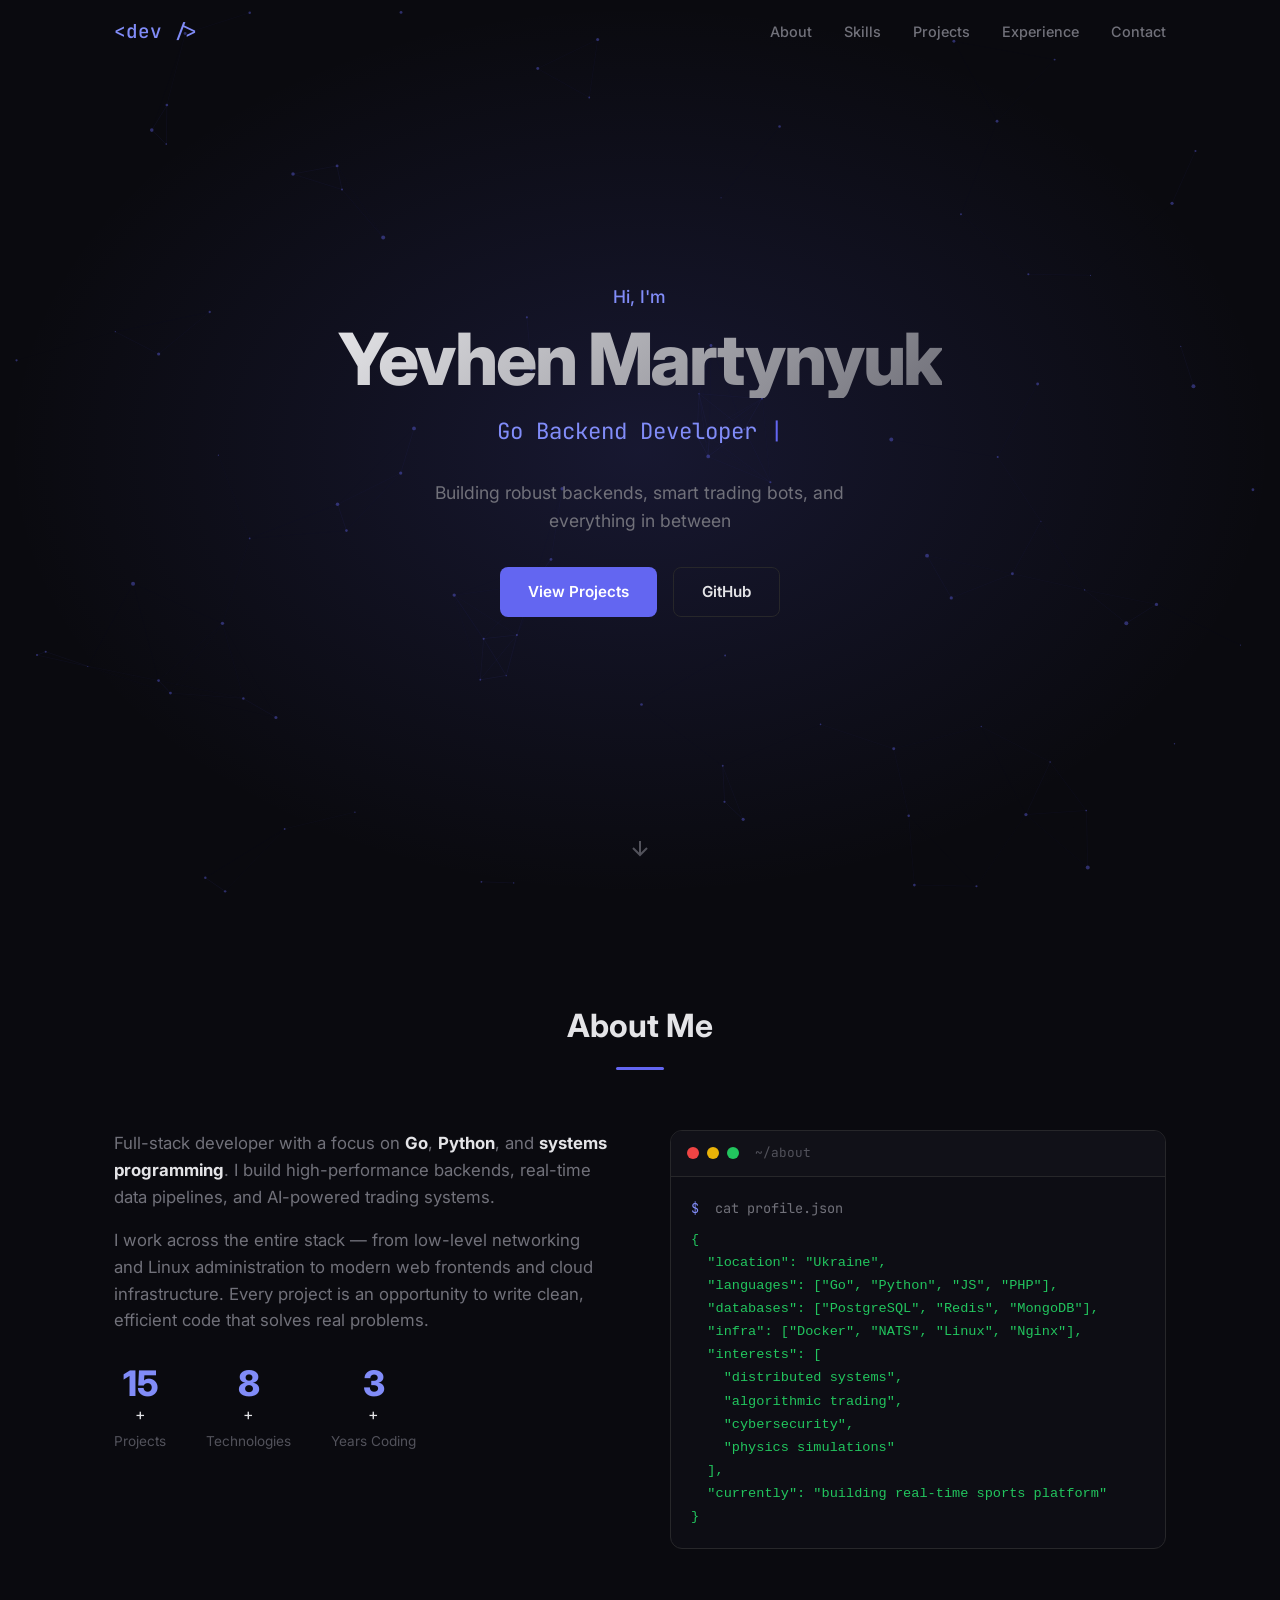
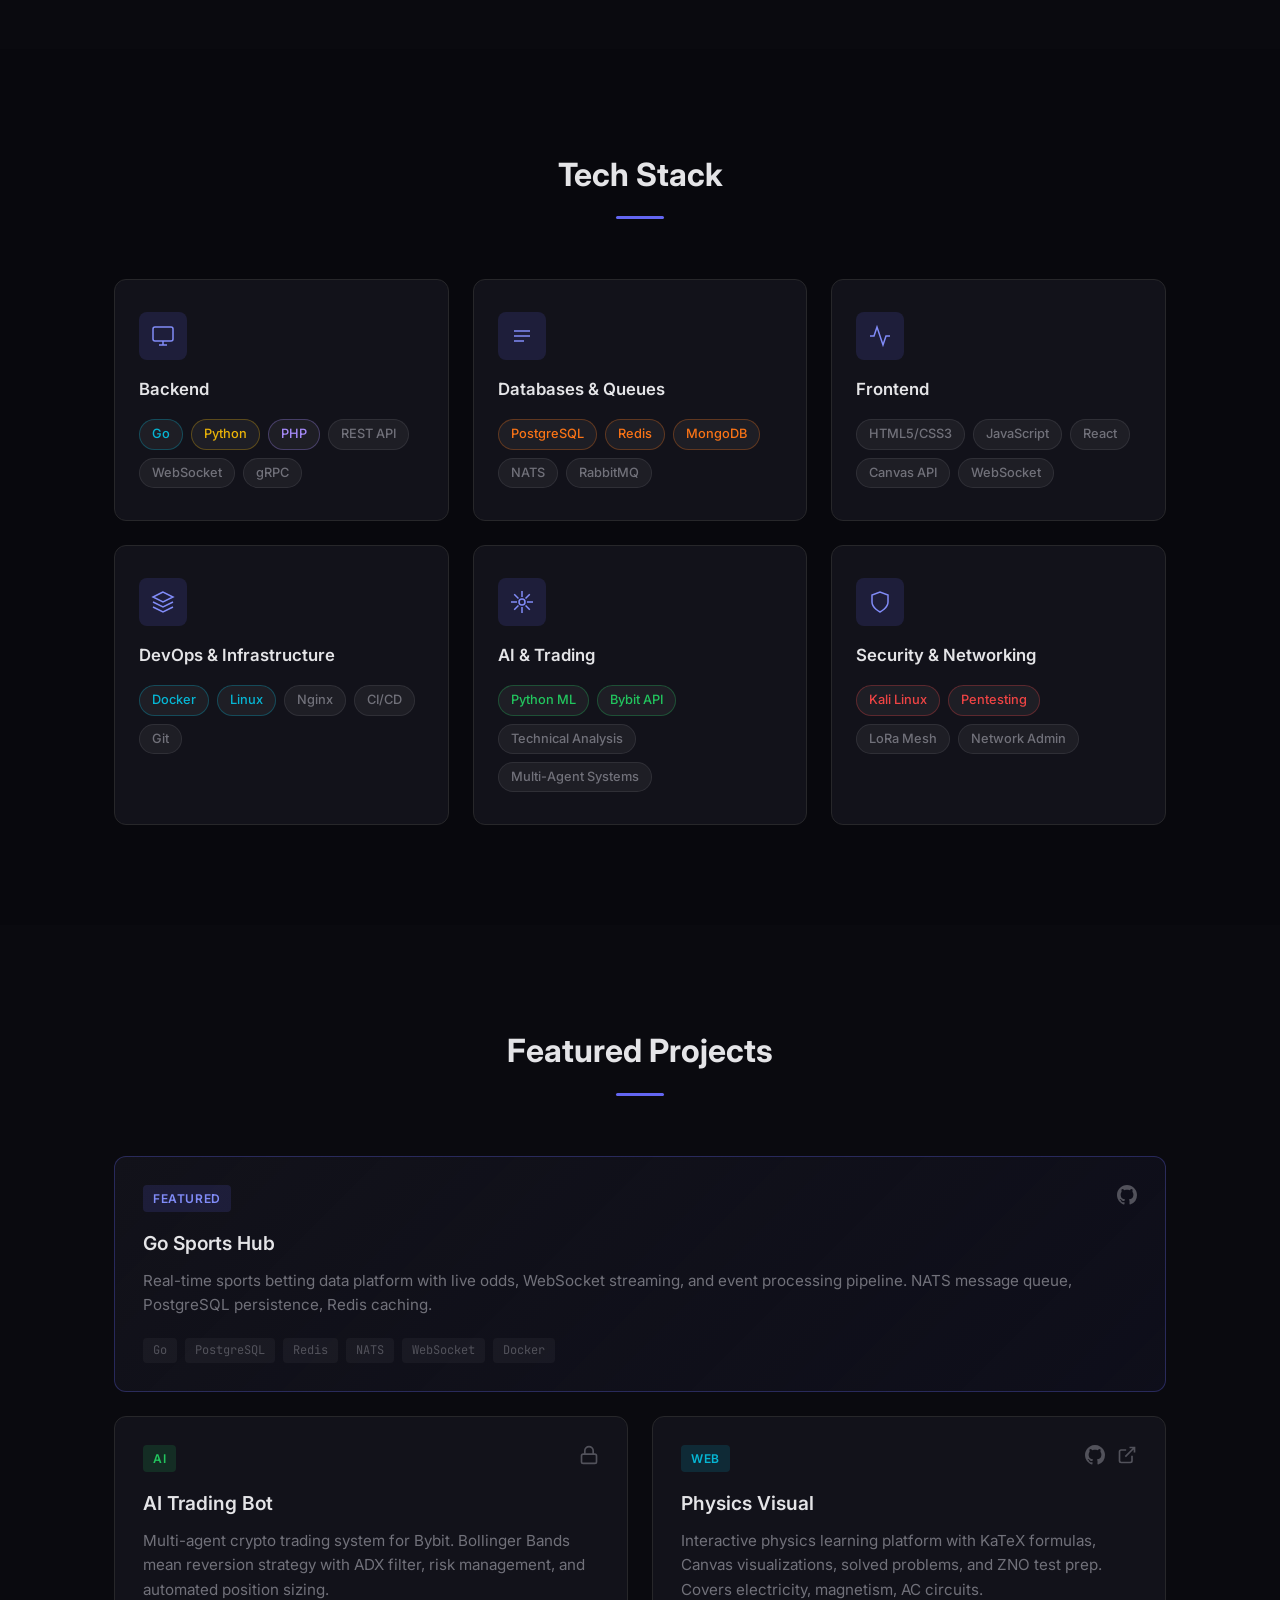
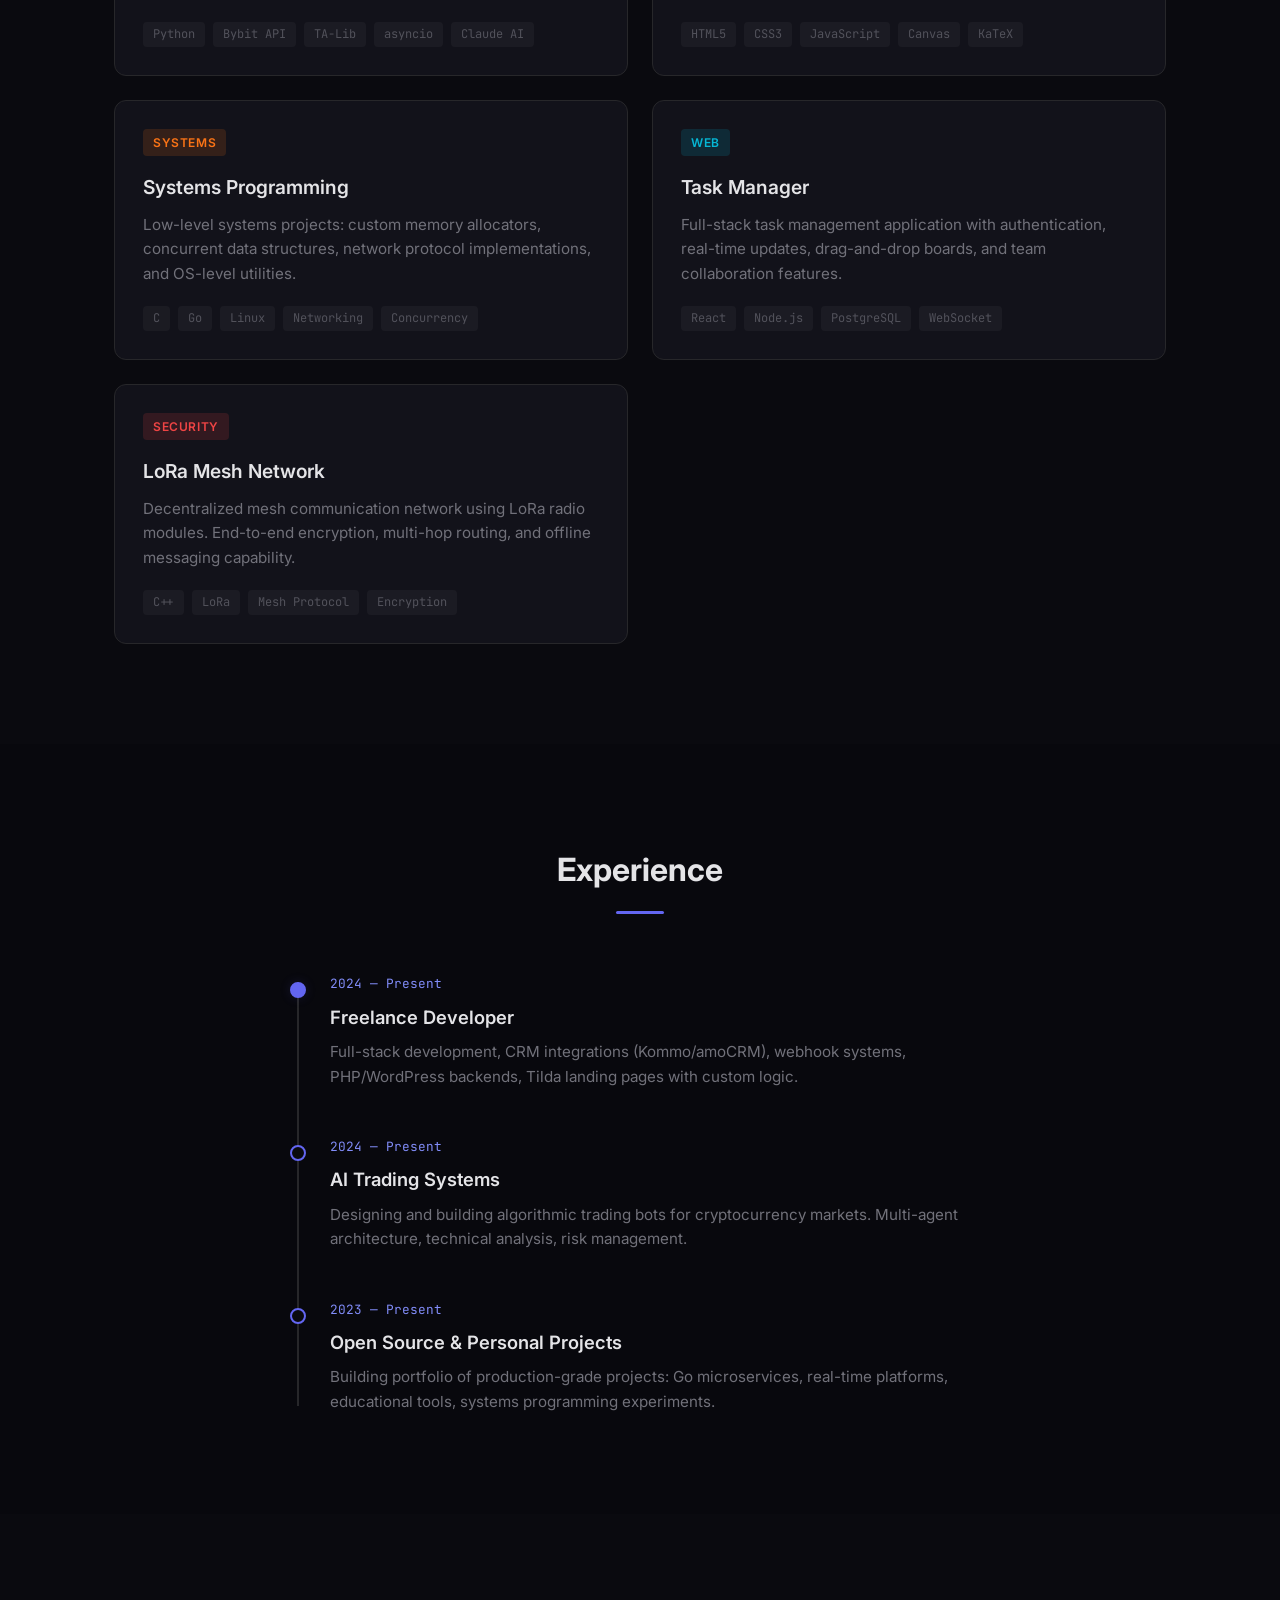
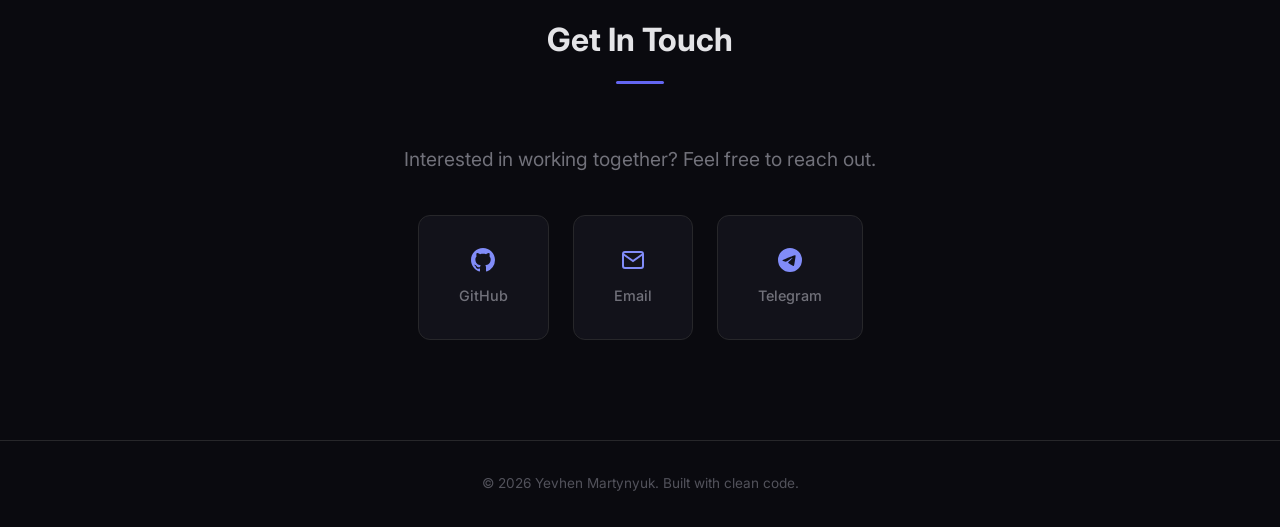
==== index.html @ 1fa577bc "Initial commit: developer portfolio with particle effects, typing animation, 6 skill categories, pro" ====
<!DOCTYPE html>
<html lang="uk">
<head>
    <meta charset="UTF-8">
    <meta name="viewport" content="width=device-width, initial-scale=1.0">
    <title>Developer Portfolio</title>
    <link rel="stylesheet" href="css/style.css">
    <link rel="preconnect" href="https://fonts.googleapis.com">
    <link href="https://fonts.googleapis.com/css2?family=Inter:wght@300;400;500;600;700;800&family=JetBrains+Mono:wght@400;500&display=swap" rel="stylesheet">
</head>
<body>
    <nav class="nav" id="nav">
        <div class="nav-container">
            <a href="#hero" class="nav-logo">&lt;dev /&gt;</a>
            <button class="nav-toggle" id="navToggle" aria-label="Menu">
                <span></span><span></span><span></span>
            </button>
            <ul class="nav-menu" id="navMenu">
                <li><a href="#about">About</a></li>
                <li><a href="#skills">Skills</a></li>
                <li><a href="#projects">Projects</a></li>
                <li><a href="#experience">Experience</a></li>
                <li><a href="#contact">Contact</a></li>
            </ul>
        </div>
    </nav>

    <section class="hero" id="hero">
        <div class="hero-bg">
            <canvas id="particleCanvas"></canvas>
        </div>
        <div class="hero-content">
            <p class="hero-greeting">Hi, I'm</p>
            <h1 class="hero-name">Yevhen Martynyuk</h1>
            <div class="hero-title">
                <span class="typing-text" id="typingText"></span>
                <span class="cursor">|</span>
            </div>
            <p class="hero-desc">Building robust backends, smart trading bots, and everything in between</p>
            <div class="hero-actions">
                <a href="#projects" class="btn btn-primary">View Projects</a>
                <a href="https://github.com/Evge14n" target="_blank" class="btn btn-outline">GitHub</a>
            </div>
        </div>
        <a href="#about" class="scroll-indicator">
            <svg width="24" height="24" viewBox="0 0 24 24" fill="none" stroke="currentColor" stroke-width="2">
                <path d="M12 5v14M5 12l7 7 7-7"/>
            </svg>
        </a>
    </section>

    <section class="section" id="about">
        <div class="container">
            <h2 class="section-title">About Me</h2>
            <div class="about-grid">
                <div class="about-text">
                    <p>Full-stack developer with a focus on <strong>Go</strong>, <strong>Python</strong>, and <strong>systems programming</strong>. I build high-performance backends, real-time data pipelines, and AI-powered trading systems.</p>
                    <p>I work across the entire stack &mdash; from low-level networking and Linux administration to modern web frontends and cloud infrastructure. Every project is an opportunity to write clean, efficient code that solves real problems.</p>
                    <div class="about-stats">
                        <div class="stat">
                            <span class="stat-num" data-target="15">0</span>+
                            <span class="stat-label">Projects</span>
                        </div>
                        <div class="stat">
                            <span class="stat-num" data-target="8">0</span>+
                            <span class="stat-label">Technologies</span>
                        </div>
                        <div class="stat">
                            <span class="stat-num" data-target="3">0</span>+
                            <span class="stat-label">Years Coding</span>
                        </div>
                    </div>
                </div>
                <div class="about-terminal">
                    <div class="terminal">
                        <div class="terminal-header">
                            <span class="terminal-dot red"></span>
                            <span class="terminal-dot yellow"></span>
                            <span class="terminal-dot green"></span>
                            <span class="terminal-title">~/about</span>
                        </div>
                        <div class="terminal-body">
                            <p><span class="t-prompt">$</span> cat profile.json</p>
                            <pre><code>{
  "location": "Ukraine",
  "languages": ["Go", "Python", "JS", "PHP"],
  "databases": ["PostgreSQL", "Redis", "MongoDB"],
  "infra": ["Docker", "NATS", "Linux", "Nginx"],
  "interests": [
    "distributed systems",
    "algorithmic trading",
    "cybersecurity",
    "physics simulations"
  ],
  "currently": "building real-time sports platform"
}</code></pre>
                        </div>
                    </div>
                </div>
            </div>
        </div>
    </section>

    <section class="section section-dark" id="skills">
        <div class="container">
            <h2 class="section-title">Tech Stack</h2>
            <div class="skills-grid">
                <div class="skill-category">
                    <div class="skill-icon">
                        <svg viewBox="0 0 24 24" fill="none" stroke="currentColor" stroke-width="1.5"><rect x="2" y="3" width="20" height="14" rx="2"/><path d="M8 21h8M12 17v4"/></svg>
                    </div>
                    <h3>Backend</h3>
                    <div class="skill-tags">
                        <span class="tag tag-go">Go</span>
                        <span class="tag tag-python">Python</span>
                        <span class="tag tag-php">PHP</span>
                        <span class="tag">REST API</span>
                        <span class="tag">WebSocket</span>
                        <span class="tag">gRPC</span>
                    </div>
                </div>
                <div class="skill-category">
                    <div class="skill-icon">
                        <svg viewBox="0 0 24 24" fill="none" stroke="currentColor" stroke-width="1.5"><path d="M4 7h16M4 12h16M4 17h10"/></svg>
                    </div>
                    <h3>Databases & Queues</h3>
                    <div class="skill-tags">
                        <span class="tag tag-db">PostgreSQL</span>
                        <span class="tag tag-db">Redis</span>
                        <span class="tag tag-db">MongoDB</span>
                        <span class="tag">NATS</span>
                        <span class="tag">RabbitMQ</span>
                    </div>
                </div>
                <div class="skill-category">
                    <div class="skill-icon">
                        <svg viewBox="0 0 24 24" fill="none" stroke="currentColor" stroke-width="1.5"><path d="M22 12h-4l-3 9L9 3l-3 9H2"/></svg>
                    </div>
                    <h3>Frontend</h3>
                    <div class="skill-tags">
                        <span class="tag">HTML5/CSS3</span>
                        <span class="tag">JavaScript</span>
                        <span class="tag">React</span>
                        <span class="tag">Canvas API</span>
                        <span class="tag">WebSocket</span>
                    </div>
                </div>
                <div class="skill-category">
                    <div class="skill-icon">
                        <svg viewBox="0 0 24 24" fill="none" stroke="currentColor" stroke-width="1.5"><path d="M12 2L2 7l10 5 10-5-10-5zM2 17l10 5 10-5M2 12l10 5 10-5"/></svg>
                    </div>
                    <h3>DevOps & Infrastructure</h3>
                    <div class="skill-tags">
                        <span class="tag tag-devops">Docker</span>
                        <span class="tag tag-devops">Linux</span>
                        <span class="tag">Nginx</span>
                        <span class="tag">CI/CD</span>
                        <span class="tag">Git</span>
                    </div>
                </div>
                <div class="skill-category">
                    <div class="skill-icon">
                        <svg viewBox="0 0 24 24" fill="none" stroke="currentColor" stroke-width="1.5"><circle cx="12" cy="12" r="3"/><path d="M12 1v6M12 17v6M4.22 4.22l4.24 4.24M15.54 15.54l4.24 4.24M1 12h6M17 12h6M4.22 19.78l4.24-4.24M15.54 8.46l4.24-4.24"/></svg>
                    </div>
                    <h3>AI & Trading</h3>
                    <div class="skill-tags">
                        <span class="tag tag-ai">Python ML</span>
                        <span class="tag tag-ai">Bybit API</span>
                        <span class="tag">Technical Analysis</span>
                        <span class="tag">Multi-Agent Systems</span>
                    </div>
                </div>
                <div class="skill-category">
                    <div class="skill-icon">
                        <svg viewBox="0 0 24 24" fill="none" stroke="currentColor" stroke-width="1.5"><path d="M12 22s8-4 8-10V5l-8-3-8 3v7c0 6 8 10 8 10z"/></svg>
                    </div>
                    <h3>Security & Networking</h3>
                    <div class="skill-tags">
                        <span class="tag tag-sec">Kali Linux</span>
                        <span class="tag tag-sec">Pentesting</span>
                        <span class="tag">LoRa Mesh</span>
                        <span class="tag">Network Admin</span>
                    </div>
                </div>
            </div>
        </div>
    </section>

    <section class="section" id="projects">
        <div class="container">
            <h2 class="section-title">Featured Projects</h2>
            <div class="projects-grid">

                <article class="project-card featured">
                    <div class="project-header">
                        <span class="project-badge">Featured</span>
                        <div class="project-links">
                            <a href="https://github.com/Evge14n/go-sports-hub" target="_blank" class="project-link" title="GitHub">
                                <svg viewBox="0 0 24 24" fill="currentColor" width="20"><path d="M12 0C5.37 0 0 5.37 0 12c0 5.31 3.435 9.795 8.205 11.385.6.105.825-.255.825-.57 0-.285-.015-1.23-.015-2.235-3.015.555-3.795-.735-4.035-1.41-.135-.345-.72-1.41-1.23-1.695-.42-.225-1.02-.78-.015-.795.945-.015 1.62.87 1.845 1.23 1.08 1.815 2.805 1.305 3.495.99.105-.78.42-1.305.765-1.605-2.67-.3-5.46-1.335-5.46-5.925 0-1.305.465-2.385 1.23-3.225-.12-.3-.54-1.53.12-3.18 0 0 1.005-.315 3.3 1.23.96-.27 1.98-.405 3-.405s2.04.135 3 .405c2.295-1.56 3.3-1.23 3.3-1.23.66 1.65.24 2.88.12 3.18.765.84 1.23 1.905 1.23 3.225 0 4.605-2.805 5.625-5.475 5.925.435.375.81 1.095.81 2.22 0 1.605-.015 2.895-.015 3.3 0 .315.225.69.825.57A12.02 12.02 0 0024 12c0-6.63-5.37-12-12-12z"/></svg>
                            </a>
                        </div>
                    </div>
                    <h3>Go Sports Hub</h3>
                    <p>Real-time sports betting data platform with live odds, WebSocket streaming, and event processing pipeline. NATS message queue, PostgreSQL persistence, Redis caching.</p>
                    <div class="project-tech">
                        <span>Go</span><span>PostgreSQL</span><span>Redis</span><span>NATS</span><span>WebSocket</span><span>Docker</span>
                    </div>
                </article>

                <article class="project-card">
                    <div class="project-header">
                        <span class="project-badge badge-ai">AI</span>
                        <div class="project-links">
                            <a href="#" class="project-link" title="Private Repo">
                                <svg viewBox="0 0 24 24" fill="none" stroke="currentColor" stroke-width="2" width="20"><rect x="3" y="11" width="18" height="11" rx="2"/><path d="M7 11V7a5 5 0 0110 0v4"/></svg>
                            </a>
                        </div>
                    </div>
                    <h3>AI Trading Bot</h3>
                    <p>Multi-agent crypto trading system for Bybit. Bollinger Bands mean reversion strategy with ADX filter, risk management, and automated position sizing.</p>
                    <div class="project-tech">
                        <span>Python</span><span>Bybit API</span><span>TA-Lib</span><span>asyncio</span><span>Claude AI</span>
                    </div>
                </article>

                <article class="project-card">
                    <div class="project-header">
                        <span class="project-badge badge-web">Web</span>
                        <div class="project-links">
                            <a href="https://github.com/Evge14n/physics-visual" target="_blank" class="project-link" title="GitHub">
                                <svg viewBox="0 0 24 24" fill="currentColor" width="20"><path d="M12 0C5.37 0 0 5.37 0 12c0 5.31 3.435 9.795 8.205 11.385.6.105.825-.255.825-.57 0-.285-.015-1.23-.015-2.235-3.015.555-3.795-.735-4.035-1.41-.135-.345-.72-1.41-1.23-1.695-.42-.225-1.02-.78-.015-.795.945-.015 1.62.87 1.845 1.23 1.08 1.815 2.805 1.305 3.495.99.105-.78.42-1.305.765-1.605-2.67-.3-5.46-1.335-5.46-5.925 0-1.305.465-2.385 1.23-3.225-.12-.3-.54-1.53.12-3.18 0 0 1.005-.315 3.3 1.23.96-.27 1.98-.405 3-.405s2.04.135 3 .405c2.295-1.56 3.3-1.23 3.3-1.23.66 1.65.24 2.88.12 3.18.765.84 1.23 1.905 1.23 3.225 0 4.605-2.805 5.625-5.475 5.925.435.375.81 1.095.81 2.22 0 1.605-.015 2.895-.015 3.3 0 .315.225.69.825.57A12.02 12.02 0 0024 12c0-6.63-5.37-12-12-12z"/></svg>
                            </a>
                            <a href="https://evge14n.github.io/physics-visual/" target="_blank" class="project-link" title="Live Demo">
                                <svg viewBox="0 0 24 24" fill="none" stroke="currentColor" stroke-width="2" width="20"><path d="M18 13v6a2 2 0 01-2 2H5a2 2 0 01-2-2V8a2 2 0 012-2h6M15 3h6v6M10 14L21 3"/></svg>
                            </a>
                        </div>
                    </div>
                    <h3>Physics Visual</h3>
                    <p>Interactive physics learning platform with KaTeX formulas, Canvas visualizations, solved problems, and ZNO test prep. Covers electricity, magnetism, AC circuits.</p>
                    <div class="project-tech">
                        <span>HTML5</span><span>CSS3</span><span>JavaScript</span><span>Canvas</span><span>KaTeX</span>
                    </div>
                </article>

                <article class="project-card">
                    <div class="project-header">
                        <span class="project-badge badge-sys">Systems</span>
                    </div>
                    <h3>Systems Programming</h3>
                    <p>Low-level systems projects: custom memory allocators, concurrent data structures, network protocol implementations, and OS-level utilities.</p>
                    <div class="project-tech">
                        <span>C</span><span>Go</span><span>Linux</span><span>Networking</span><span>Concurrency</span>
                    </div>
                </article>

                <article class="project-card">
                    <div class="project-header">
                        <span class="project-badge badge-web">Web</span>
                    </div>
                    <h3>Task Manager</h3>
                    <p>Full-stack task management application with authentication, real-time updates, drag-and-drop boards, and team collaboration features.</p>
                    <div class="project-tech">
                        <span>React</span><span>Node.js</span><span>PostgreSQL</span><span>WebSocket</span>
                    </div>
                </article>

                <article class="project-card">
                    <div class="project-header">
                        <span class="project-badge badge-sec">Security</span>
                    </div>
                    <h3>LoRa Mesh Network</h3>
                    <p>Decentralized mesh communication network using LoRa radio modules. End-to-end encryption, multi-hop routing, and offline messaging capability.</p>
                    <div class="project-tech">
                        <span>C++</span><span>LoRa</span><span>Mesh Protocol</span><span>Encryption</span>
                    </div>
                </article>

            </div>
        </div>
    </section>

    <section class="section section-dark" id="experience">
        <div class="container">
            <h2 class="section-title">Experience</h2>
            <div class="timeline">
                <div class="timeline-item">
                    <div class="timeline-marker"></div>
                    <div class="timeline-content">
                        <span class="timeline-date">2024 &mdash; Present</span>
                        <h3>Freelance Developer</h3>
                        <p>Full-stack development, CRM integrations (Kommo/amoCRM), webhook systems, PHP/WordPress backends, Tilda landing pages with custom logic.</p>
                    </div>
                </div>
                <div class="timeline-item">
                    <div class="timeline-marker"></div>
                    <div class="timeline-content">
                        <span class="timeline-date">2024 &mdash; Present</span>
                        <h3>AI Trading Systems</h3>
                        <p>Designing and building algorithmic trading bots for cryptocurrency markets. Multi-agent architecture, technical analysis, risk management.</p>
                    </div>
                </div>
                <div class="timeline-item">
                    <div class="timeline-marker"></div>
                    <div class="timeline-content">
                        <span class="timeline-date">2023 &mdash; Present</span>
                        <h3>Open Source & Personal Projects</h3>
                        <p>Building portfolio of production-grade projects: Go microservices, real-time platforms, educational tools, systems programming experiments.</p>
                    </div>
                </div>
            </div>
        </div>
    </section>

    <section class="section" id="contact">
        <div class="container">
            <h2 class="section-title">Get In Touch</h2>
            <div class="contact-content">
                <p class="contact-text">Interested in working together? Feel free to reach out.</p>
                <div class="contact-links">
                    <a href="https://github.com/Evge14n" target="_blank" class="contact-item">
                        <svg viewBox="0 0 24 24" fill="currentColor" width="24"><path d="M12 0C5.37 0 0 5.37 0 12c0 5.31 3.435 9.795 8.205 11.385.6.105.825-.255.825-.57 0-.285-.015-1.23-.015-2.235-3.015.555-3.795-.735-4.035-1.41-.135-.345-.72-1.41-1.23-1.695-.42-.225-1.02-.78-.015-.795.945-.015 1.62.87 1.845 1.23 1.08 1.815 2.805 1.305 3.495.99.105-.78.42-1.305.765-1.605-2.67-.3-5.46-1.335-5.46-5.925 0-1.305.465-2.385 1.23-3.225-.12-.3-.54-1.53.12-3.18 0 0 1.005-.315 3.3 1.23.96-.27 1.98-.405 3-.405s2.04.135 3 .405c2.295-1.56 3.3-1.23 3.3-1.23.66 1.65.24 2.88.12 3.18.765.84 1.23 1.905 1.23 3.225 0 4.605-2.805 5.625-5.475 5.925.435.375.81 1.095.81 2.22 0 1.605-.015 2.895-.015 3.3 0 .315.225.69.825.57A12.02 12.02 0 0024 12c0-6.63-5.37-12-12-12z"/></svg>
                        <span>GitHub</span>
                    </a>
                    <a href="mailto:igrikomputer@gmail.com" class="contact-item">
                        <svg viewBox="0 0 24 24" fill="none" stroke="currentColor" stroke-width="2" width="24"><path d="M4 4h16c1.1 0 2 .9 2 2v12c0 1.1-.9 2-2 2H4c-1.1 0-2-.9-2-2V6c0-1.1.9-2 2-2z"/><path d="M22 6l-10 7L2 6"/></svg>
                        <span>Email</span>
                    </a>
                    <a href="https://t.me/Evge14n" target="_blank" class="contact-item">
                        <svg viewBox="0 0 24 24" fill="currentColor" width="24"><path d="M11.944 0A12 12 0 000 12a12 12 0 0012 12 12 12 0 0012-12A12 12 0 0012 0h-.056zm4.962 7.224c.1-.002.321.023.465.14a.506.506 0 01.171.325c.016.093.036.306.02.472-.18 1.898-.962 6.502-1.36 8.627-.168.9-.499 1.201-.82 1.23-.696.065-1.225-.46-1.9-.902-1.056-.693-1.653-1.124-2.678-1.8-1.185-.78-.417-1.21.258-1.91.177-.184 3.247-2.977 3.307-3.23.007-.032.014-.15-.056-.212s-.174-.041-.249-.024c-.106.024-1.793 1.14-5.061 3.345-.48.33-.913.49-1.302.48-.428-.008-1.252-.241-1.865-.44-.752-.245-1.349-.374-1.297-.789.027-.216.325-.437.893-.663 3.498-1.524 5.83-2.529 6.998-3.014 3.332-1.386 4.025-1.627 4.476-1.635z"/></svg>
                        <span>Telegram</span>
                    </a>
                </div>
            </div>
        </div>
    </section>

    <footer class="footer">
        <div class="container">
            <p>&copy; 2026 Yevhen Martynyuk. Built with clean code.</p>
        </div>
    </footer>

    <script src="js/main.js"></script>
</body>
</html>
---- css/style.css ----
*,
*::before,
*::after {
    margin: 0;
    padding: 0;
    box-sizing: border-box;
}

:root {
    --bg: #0a0a0f;
    --bg-card: #12121a;
    --bg-card-hover: #1a1a2e;
    --bg-section-dark: #08080d;
    --text: #e4e4e7;
    --text-muted: #71717a;
    --text-dim: #52525b;
    --accent: #6366f1;
    --accent-light: #818cf8;
    --accent-glow: rgba(99, 102, 241, 0.15);
    --green: #22c55e;
    --yellow: #eab308;
    --red: #ef4444;
    --cyan: #06b6d4;
    --orange: #f97316;
    --border: #27272a;
    --radius: 12px;
    --radius-sm: 8px;
    --font: 'Inter', -apple-system, BlinkMacSystemFont, sans-serif;
    --mono: 'JetBrains Mono', 'Fira Code', monospace;
    --transition: 0.3s cubic-bezier(0.4, 0, 0.2, 1);
}

html {
    scroll-behavior: smooth;
    font-size: 16px;
}

body {
    font-family: var(--font);
    background: var(--bg);
    color: var(--text);
    line-height: 1.6;
    -webkit-font-smoothing: antialiased;
    overflow-x: hidden;
}

.container {
    max-width: 1100px;
    margin: 0 auto;
    padding: 0 24px;
}

a {
    color: inherit;
    text-decoration: none;
}

/* ── NAV ── */

.nav {
    position: fixed;
    top: 0;
    left: 0;
    right: 0;
    z-index: 100;
    padding: 16px 0;
    transition: var(--transition);
    backdrop-filter: blur(0px);
}

.nav.scrolled {
    background: rgba(10, 10, 15, 0.85);
    backdrop-filter: blur(20px);
    border-bottom: 1px solid var(--border);
    padding: 12px 0;
}

.nav-container {
    max-width: 1100px;
    margin: 0 auto;
    padding: 0 24px;
    display: flex;
    align-items: center;
    justify-content: space-between;
}

.nav-logo {
    font-family: var(--mono);
    font-size: 1.2rem;
    font-weight: 500;
    color: var(--accent-light);
    transition: var(--transition);
}

.nav-logo:hover {
    color: var(--accent);
}

.nav-menu {
    display: flex;
    list-style: none;
    gap: 32px;
}

.nav-menu a {
    font-size: 0.9rem;
    font-weight: 500;
    color: var(--text-muted);
    transition: var(--transition);
    position: relative;
}

.nav-menu a::after {
    content: '';
    position: absolute;
    bottom: -4px;
    left: 0;
    width: 0;
    height: 2px;
    background: var(--accent);
    transition: var(--transition);
}

.nav-menu a:hover,
.nav-menu a.active {
    color: var(--text);
}

.nav-menu a:hover::after,
.nav-menu a.active::after {
    width: 100%;
}

.nav-toggle {
    display: none;
    flex-direction: column;
    gap: 5px;
    background: none;
    border: none;
    cursor: pointer;
    padding: 4px;
}

.nav-toggle span {
    width: 24px;
    height: 2px;
    background: var(--text);
    transition: var(--transition);
}

/* ── HERO ── */

.hero {
    position: relative;
    min-height: 100vh;
    display: flex;
    align-items: center;
    justify-content: center;
    text-align: center;
    overflow: hidden;
}

.hero-bg {
    position: absolute;
    inset: 0;
    z-index: 0;
}

.hero-bg canvas {
    width: 100%;
    height: 100%;
}

.hero::before {
    content: '';
    position: absolute;
    inset: 0;
    background: radial-gradient(ellipse at 50% 50%, var(--accent-glow), transparent 70%);
    z-index: 1;
}

.hero-content {
    position: relative;
    z-index: 2;
    padding: 0 24px;
}

.hero-greeting {
    font-size: 1.1rem;
    color: var(--accent-light);
    font-weight: 500;
    margin-bottom: 8px;
    opacity: 0;
    transform: translateY(20px);
    animation: fadeUp 0.6s 0.2s forwards;
}

.hero-name {
    font-size: clamp(2.5rem, 6vw, 4.5rem);
    font-weight: 800;
    letter-spacing: -0.03em;
    line-height: 1.1;
    margin-bottom: 16px;
    background: linear-gradient(135deg, var(--text) 0%, var(--text-muted) 100%);
    -webkit-background-clip: text;
    -webkit-text-fill-color: transparent;
    background-clip: text;
    opacity: 0;
    transform: translateY(20px);
    animation: fadeUp 0.6s 0.4s forwards;
}

.hero-title {
    font-family: var(--mono);
    font-size: clamp(1rem, 2.5vw, 1.4rem);
    color: var(--accent-light);
    margin-bottom: 20px;
    min-height: 2em;
    opacity: 0;
    animation: fadeUp 0.6s 0.6s forwards;
}

.cursor {
    animation: blink 1s infinite;
    color: var(--accent);
}

.hero-desc {
    font-size: 1.1rem;
    color: var(--text-muted);
    max-width: 500px;
    margin: 0 auto 32px;
    opacity: 0;
    transform: translateY(20px);
    animation: fadeUp 0.6s 0.8s forwards;
}

.hero-actions {
    display: flex;
    gap: 16px;
    justify-content: center;
    opacity: 0;
    transform: translateY(20px);
    animation: fadeUp 0.6s 1s forwards;
}

.btn {
    display: inline-flex;
    align-items: center;
    gap: 8px;
    padding: 12px 28px;
    border-radius: var(--radius-sm);
    font-size: 0.95rem;
    font-weight: 600;
    transition: var(--transition);
    cursor: pointer;
    border: none;
}

.btn-primary {
    background: var(--accent);
    color: white;
}

.btn-primary:hover {
    background: var(--accent-light);
    transform: translateY(-2px);
    box-shadow: 0 8px 30px rgba(99, 102, 241, 0.3);
}

.btn-outline {
    border: 1.5px solid var(--border);
    color: var(--text);
    background: transparent;
}

.btn-outline:hover {
    border-color: var(--accent);
    color: var(--accent-light);
    transform: translateY(-2px);
}

.scroll-indicator {
    position: absolute;
    bottom: 32px;
    left: 50%;
    transform: translateX(-50%);
    z-index: 2;
    color: var(--text-dim);
    animation: bounce 2s infinite;
}

/* ── SECTIONS ── */

.section {
    padding: 100px 0;
}

.section-dark {
    background: var(--bg-section-dark);
}

.section-title {
    font-size: 2rem;
    font-weight: 700;
    margin-bottom: 60px;
    text-align: center;
    position: relative;
}

.section-title::after {
    content: '';
    display: block;
    width: 48px;
    height: 3px;
    background: var(--accent);
    margin: 16px auto 0;
    border-radius: 2px;
}

/* ── ABOUT ── */

.about-grid {
    display: grid;
    grid-template-columns: 1fr 1fr;
    gap: 60px;
    align-items: start;
}

.about-text p {
    color: var(--text-muted);
    margin-bottom: 16px;
    font-size: 1.05rem;
}

.about-text strong {
    color: var(--text);
}

.about-stats {
    display: flex;
    gap: 40px;
    margin-top: 32px;
}

.stat {
    text-align: center;
}

.stat-num {
    display: block;
    font-size: 2.2rem;
    font-weight: 800;
    color: var(--accent-light);
    line-height: 1;
}

.stat-label {
    display: block;
    font-size: 0.85rem;
    color: var(--text-dim);
    margin-top: 4px;
}

.terminal {
    background: #0d0d14;
    border: 1px solid var(--border);
    border-radius: var(--radius);
    overflow: hidden;
    font-family: var(--mono);
    font-size: 0.85rem;
}

.terminal-header {
    display: flex;
    align-items: center;
    gap: 8px;
    padding: 12px 16px;
    background: #111118;
    border-bottom: 1px solid var(--border);
}

.terminal-dot {
    width: 12px;
    height: 12px;
    border-radius: 50%;
}

.terminal-dot.red { background: var(--red); }
.terminal-dot.yellow { background: var(--yellow); }
.terminal-dot.green { background: var(--green); }

.terminal-title {
    margin-left: 8px;
    color: var(--text-dim);
    font-size: 0.8rem;
}

.terminal-body {
    padding: 20px;
    line-height: 1.7;
    color: var(--text-muted);
}

.terminal-body pre {
    margin-top: 8px;
}

.terminal-body code {
    color: var(--green);
}

.t-prompt {
    color: var(--accent-light);
    margin-right: 8px;
}

/* ── SKILLS ── */

.skills-grid {
    display: grid;
    grid-template-columns: repeat(3, 1fr);
    gap: 24px;
}

.skill-category {
    background: var(--bg-card);
    border: 1px solid var(--border);
    border-radius: var(--radius);
    padding: 32px 24px;
    transition: var(--transition);
}

.skill-category:hover {
    border-color: var(--accent);
    transform: translateY(-4px);
    box-shadow: 0 8px 30px rgba(99, 102, 241, 0.1);
}

.skill-icon {
    width: 48px;
    height: 48px;
    display: flex;
    align-items: center;
    justify-content: center;
    background: var(--accent-glow);
    border-radius: var(--radius-sm);
    margin-bottom: 16px;
    color: var(--accent-light);
}

.skill-icon svg {
    width: 24px;
    height: 24px;
}

.skill-category h3 {
    font-size: 1.05rem;
    font-weight: 600;
    margin-bottom: 16px;
}

.skill-tags {
    display: flex;
    flex-wrap: wrap;
    gap: 8px;
}

.tag {
    padding: 4px 12px;
    border-radius: 20px;
    font-size: 0.8rem;
    font-weight: 500;
    background: rgba(255, 255, 255, 0.05);
    color: var(--text-muted);
    border: 1px solid rgba(255, 255, 255, 0.08);
}

.tag-go { color: var(--cyan); border-color: rgba(6, 182, 212, 0.3); }
.tag-python { color: var(--yellow); border-color: rgba(234, 179, 8, 0.3); }
.tag-php { color: #a78bfa; border-color: rgba(167, 139, 250, 0.3); }
.tag-db { color: var(--orange); border-color: rgba(249, 115, 22, 0.3); }
.tag-devops { color: var(--cyan); border-color: rgba(6, 182, 212, 0.3); }
.tag-ai { color: var(--green); border-color: rgba(34, 197, 94, 0.3); }
.tag-sec { color: var(--red); border-color: rgba(239, 68, 68, 0.3); }

/* ── PROJECTS ── */

.projects-grid {
    display: grid;
    grid-template-columns: repeat(2, 1fr);
    gap: 24px;
}

.project-card {
    background: var(--bg-card);
    border: 1px solid var(--border);
    border-radius: var(--radius);
    padding: 28px;
    transition: var(--transition);
    display: flex;
    flex-direction: column;
}

.project-card:hover {
    border-color: var(--accent);
    transform: translateY(-4px);
    box-shadow: 0 12px 40px rgba(99, 102, 241, 0.08);
}

.project-card.featured {
    grid-column: 1 / -1;
    background: linear-gradient(135deg, var(--bg-card) 0%, rgba(99, 102, 241, 0.05) 100%);
    border-color: rgba(99, 102, 241, 0.3);
}

.project-header {
    display: flex;
    justify-content: space-between;
    align-items: center;
    margin-bottom: 16px;
}

.project-badge {
    font-size: 0.75rem;
    font-weight: 600;
    text-transform: uppercase;
    letter-spacing: 0.05em;
    padding: 4px 10px;
    border-radius: 4px;
    background: var(--accent-glow);
    color: var(--accent-light);
}

.badge-ai { background: rgba(34, 197, 94, 0.15); color: var(--green); }
.badge-web { background: rgba(6, 182, 212, 0.15); color: var(--cyan); }
.badge-sys { background: rgba(249, 115, 22, 0.15); color: var(--orange); }
.badge-sec { background: rgba(239, 68, 68, 0.15); color: var(--red); }

.project-links {
    display: flex;
    gap: 12px;
}

.project-link {
    color: var(--text-dim);
    transition: var(--transition);
}

.project-link:hover {
    color: var(--accent-light);
}

.project-link svg {
    width: 20px;
    height: 20px;
}

.project-card h3 {
    font-size: 1.2rem;
    font-weight: 600;
    margin-bottom: 10px;
}

.project-card p {
    color: var(--text-muted);
    font-size: 0.95rem;
    flex: 1;
    margin-bottom: 20px;
}

.project-tech {
    display: flex;
    flex-wrap: wrap;
    gap: 8px;
}

.project-tech span {
    font-family: var(--mono);
    font-size: 0.75rem;
    color: var(--text-dim);
    padding: 3px 10px;
    border-radius: 4px;
    background: rgba(255, 255, 255, 0.04);
}

/* ── EXPERIENCE ── */

.timeline {
    max-width: 700px;
    margin: 0 auto;
    position: relative;
    padding-left: 40px;
}

.timeline::before {
    content: '';
    position: absolute;
    left: 7px;
    top: 8px;
    bottom: 8px;
    width: 2px;
    background: var(--border);
}

.timeline-item {
    position: relative;
    margin-bottom: 48px;
}

.timeline-item:last-child {
    margin-bottom: 0;
}

.timeline-marker {
    position: absolute;
    left: -40px;
    top: 8px;
    width: 16px;
    height: 16px;
    border-radius: 50%;
    background: var(--bg);
    border: 2px solid var(--accent);
    z-index: 1;
}

.timeline-item:first-child .timeline-marker {
    background: var(--accent);
    box-shadow: 0 0 12px var(--accent-glow);
}

.timeline-date {
    font-family: var(--mono);
    font-size: 0.8rem;
    color: var(--accent-light);
    display: block;
    margin-bottom: 8px;
}

.timeline-content h3 {
    font-size: 1.15rem;
    font-weight: 600;
    margin-bottom: 8px;
}

.timeline-content p {
    color: var(--text-muted);
    font-size: 0.95rem;
}

/* ── CONTACT ── */

.contact-content {
    text-align: center;
}

.contact-text {
    font-size: 1.2rem;
    color: var(--text-muted);
    margin-bottom: 40px;
}

.contact-links {
    display: flex;
    justify-content: center;
    gap: 24px;
}

.contact-item {
    display: flex;
    flex-direction: column;
    align-items: center;
    gap: 12px;
    padding: 32px 40px;
    background: var(--bg-card);
    border: 1px solid var(--border);
    border-radius: var(--radius);
    transition: var(--transition);
    color: var(--text-muted);
    font-size: 0.9rem;
    font-weight: 500;
}

.contact-item:hover {
    border-color: var(--accent);
    color: var(--accent-light);
    transform: translateY(-4px);
    box-shadow: 0 8px 30px rgba(99, 102, 241, 0.1);
}

.contact-item svg {
    color: var(--accent-light);
}

/* ── FOOTER ── */

.footer {
    padding: 32px 0;
    border-top: 1px solid var(--border);
    text-align: center;
    color: var(--text-dim);
    font-size: 0.85rem;
}

/* ── ANIMATIONS ── */

@keyframes fadeUp {
    to {
        opacity: 1;
        transform: translateY(0);
    }
}

@keyframes blink {
    0%, 100% { opacity: 1; }
    50% { opacity: 0; }
}

@keyframes bounce {
    0%, 100% { transform: translateX(-50%) translateY(0); }
    50% { transform: translateX(-50%) translateY(8px); }
}

.reveal {
    opacity: 0;
    transform: translateY(30px);
    transition: opacity 0.6s ease, transform 0.6s ease;
}

.reveal.visible {
    opacity: 1;
    transform: translateY(0);
}

/* ── RESPONSIVE ── */

@media (max-width: 1024px) {
    .skills-grid {
        grid-template-columns: repeat(2, 1fr);
    }
}

@media (max-width: 768px) {
    .nav-toggle {
        display: flex;
    }

    .nav-menu {
        position: fixed;
        top: 0;
        right: -100%;
        width: 280px;
        height: 100vh;
        background: var(--bg-card);
        flex-direction: column;
        padding: 80px 40px;
        gap: 24px;
        transition: var(--transition);
        border-left: 1px solid var(--border);
    }

    .nav-menu.open {
        right: 0;
    }

    .nav-menu a {
        font-size: 1.1rem;
    }

    .about-grid {
        grid-template-columns: 1fr;
        gap: 40px;
    }

    .skills-grid {
        grid-template-columns: 1fr;
    }

    .projects-grid {
        grid-template-columns: 1fr;
    }

    .project-card.featured {
        grid-column: auto;
    }

    .hero-name {
        font-size: 2.2rem;
    }

    .hero-actions {
        flex-direction: column;
        align-items: center;
    }

    .about-stats {
        gap: 24px;
    }

    .contact-links {
        flex-direction: column;
        align-items: center;
    }

    .section {
        padding: 60px 0;
    }

    .section-title {
        margin-bottom: 40px;
    }
}

@media (max-width: 480px) {
    .about-stats {
        flex-direction: column;
    }

    .timeline {
        padding-left: 30px;
    }

    .timeline-marker {
        left: -30px;
    }
}
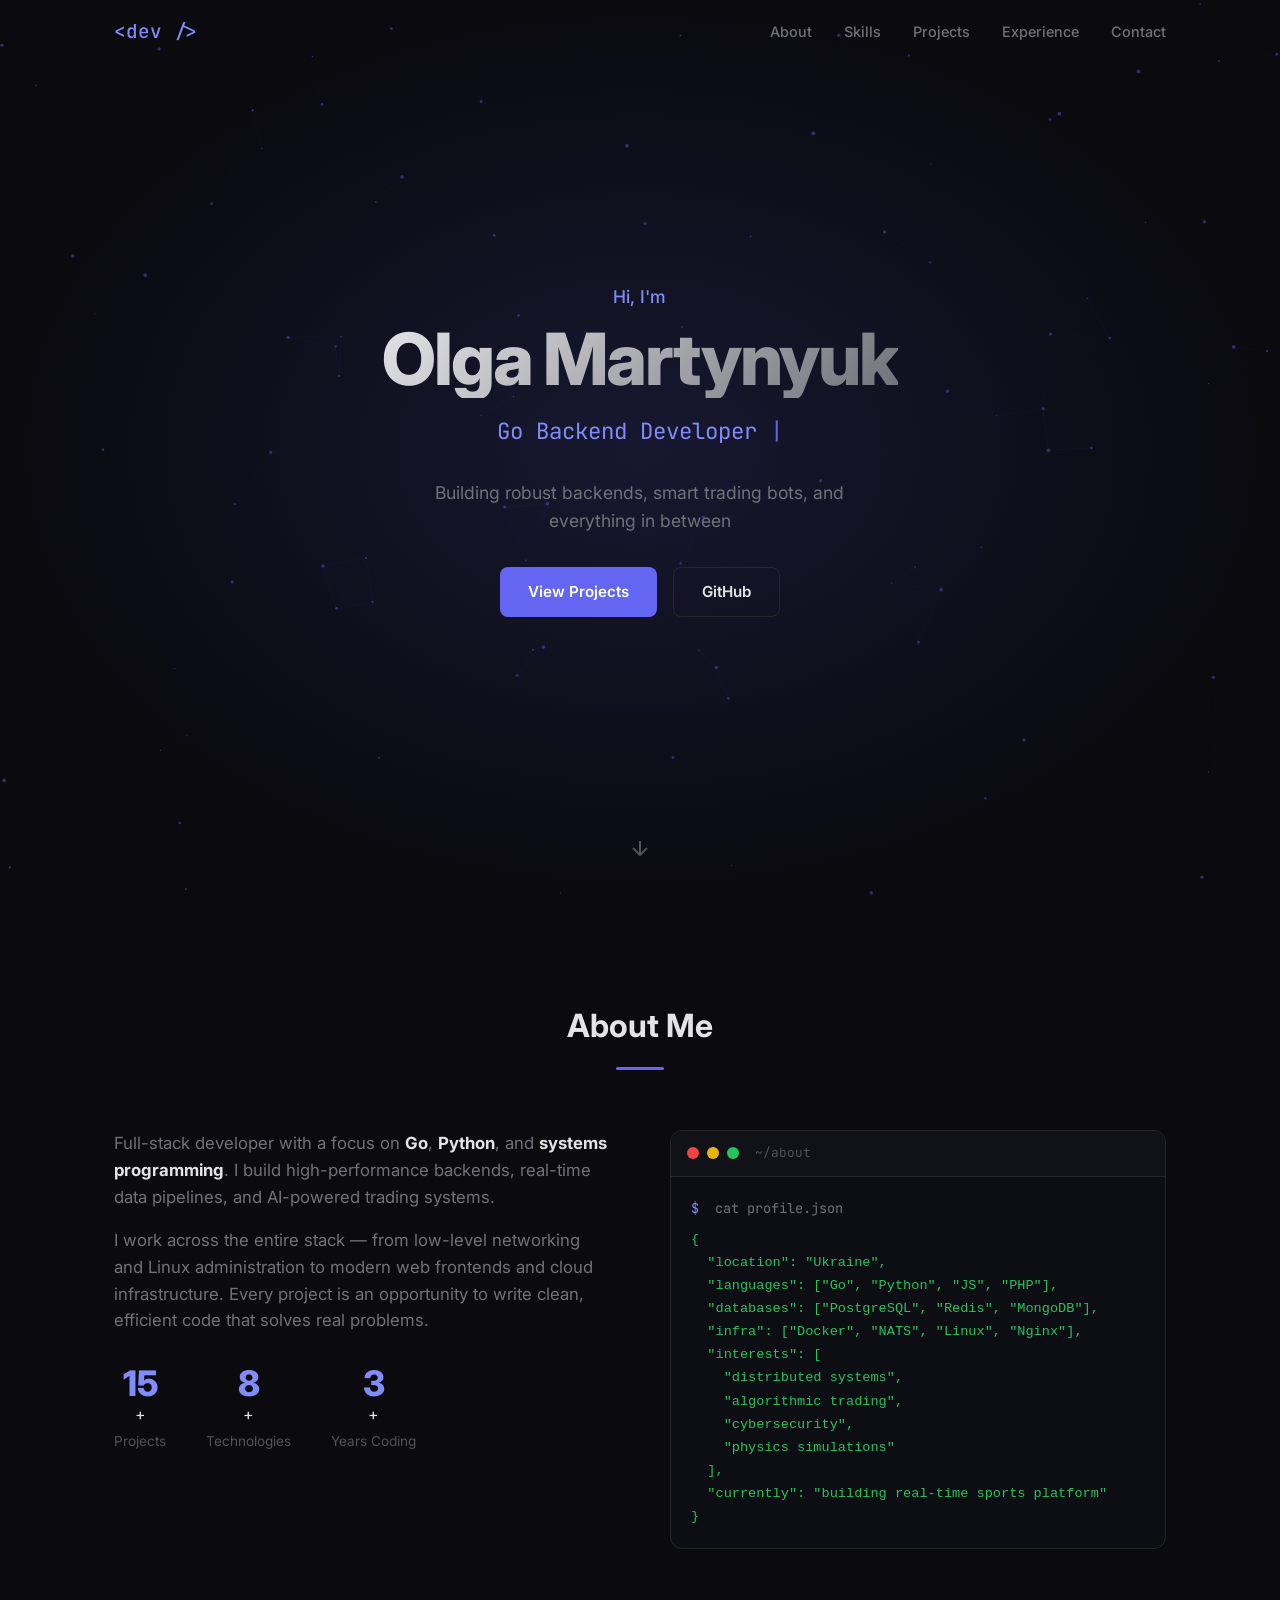
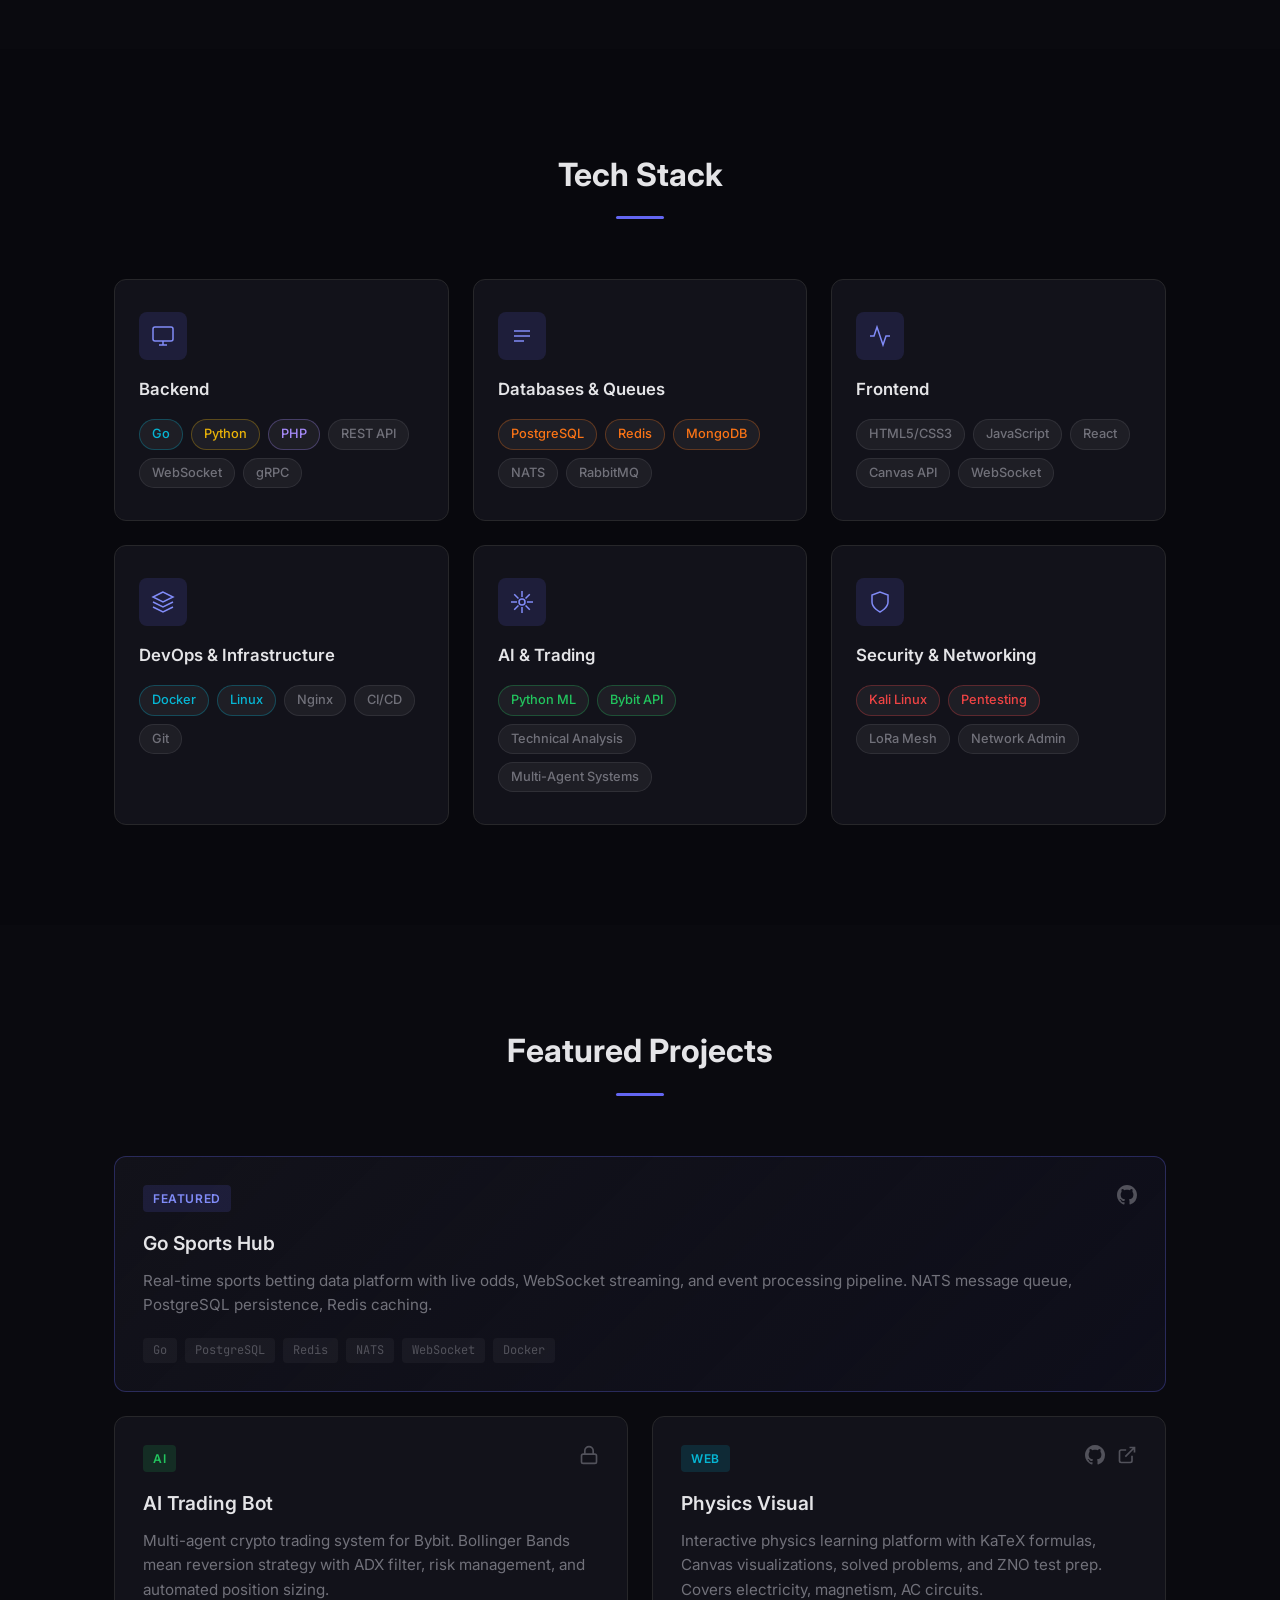
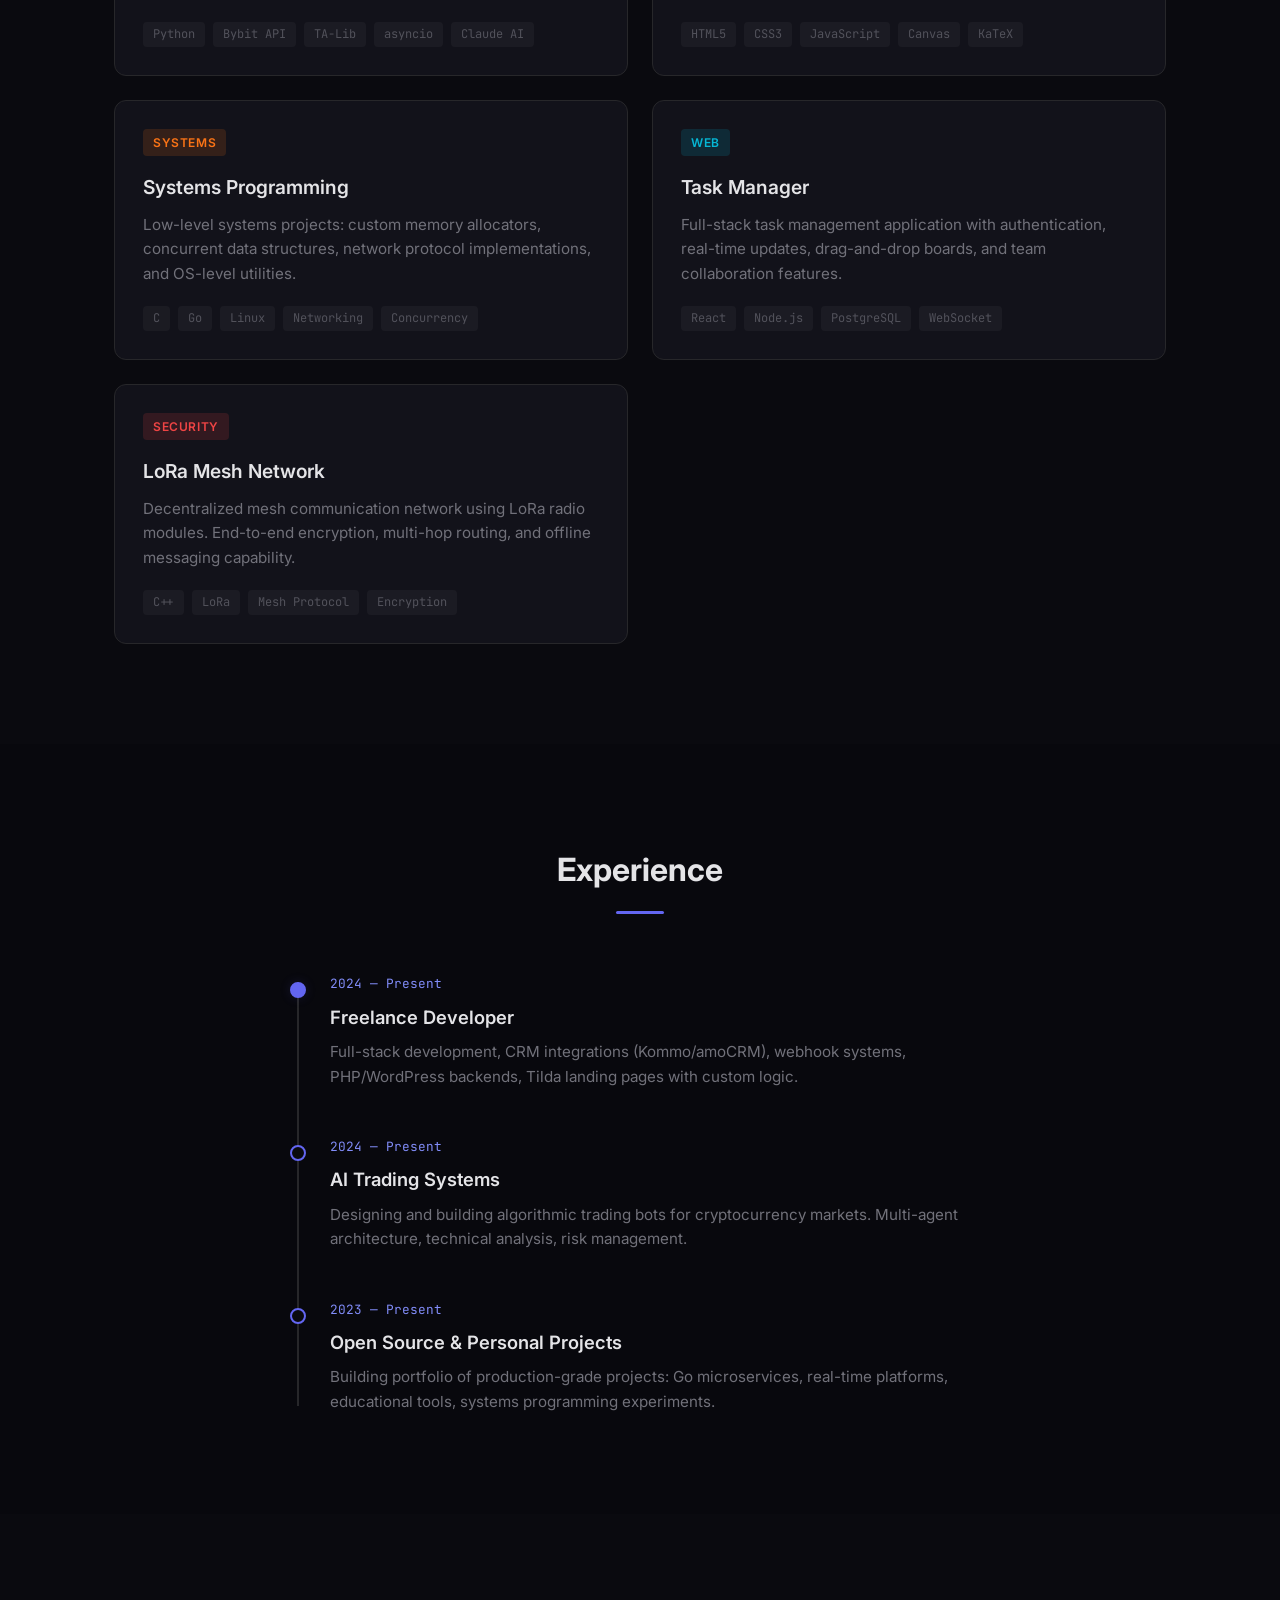
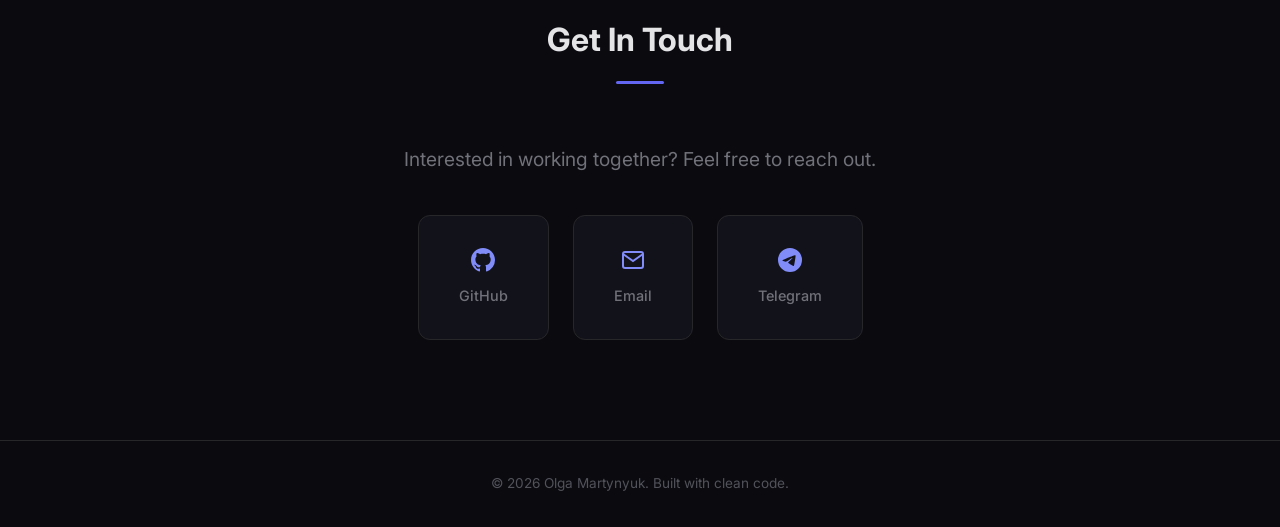
==== commit fb404044: "Initial commit: developer portfolio with particle effects, typing animation, 6 skill categories, pro" ====
--- a/index.html
+++ b/index.html
@@ -31,7 +31,7 @@
         </div>
         <div class="hero-content">
             <p class="hero-greeting">Hi, I'm</p>
-            <h1 class="hero-name">Yevhen Martynyuk</h1>
+            <h1 class="hero-name">Olga Martynyuk</h1>
             <div class="hero-title">
                 <span class="typing-text" id="typingText"></span>
                 <span class="cursor">|</span>
@@ -336,7 +336,7 @@
 
     <footer class="footer">
         <div class="container">
-            <p>&copy; 2026 Yevhen Martynyuk. Built with clean code.</p>
+            <p>&copy; 2026 Olga Martynyuk. Built with clean code.</p>
         </div>
     </footer>
 
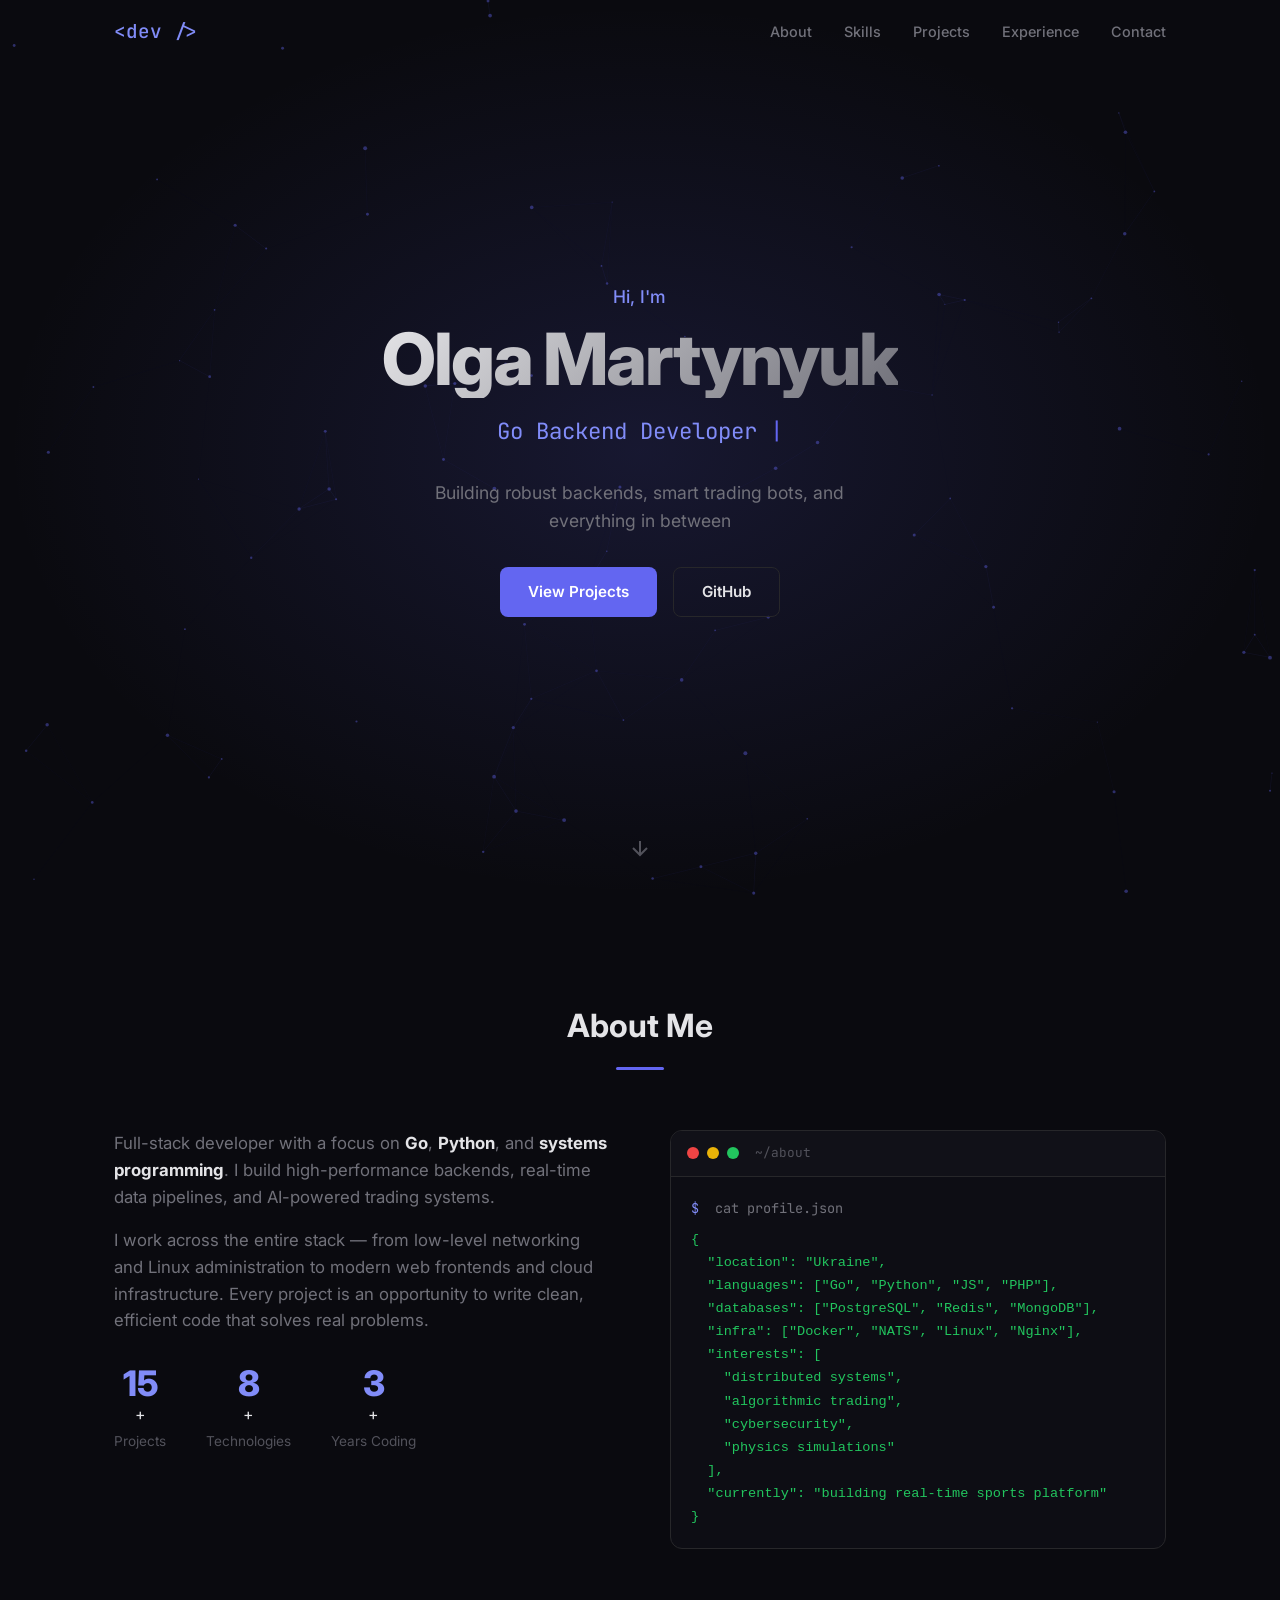
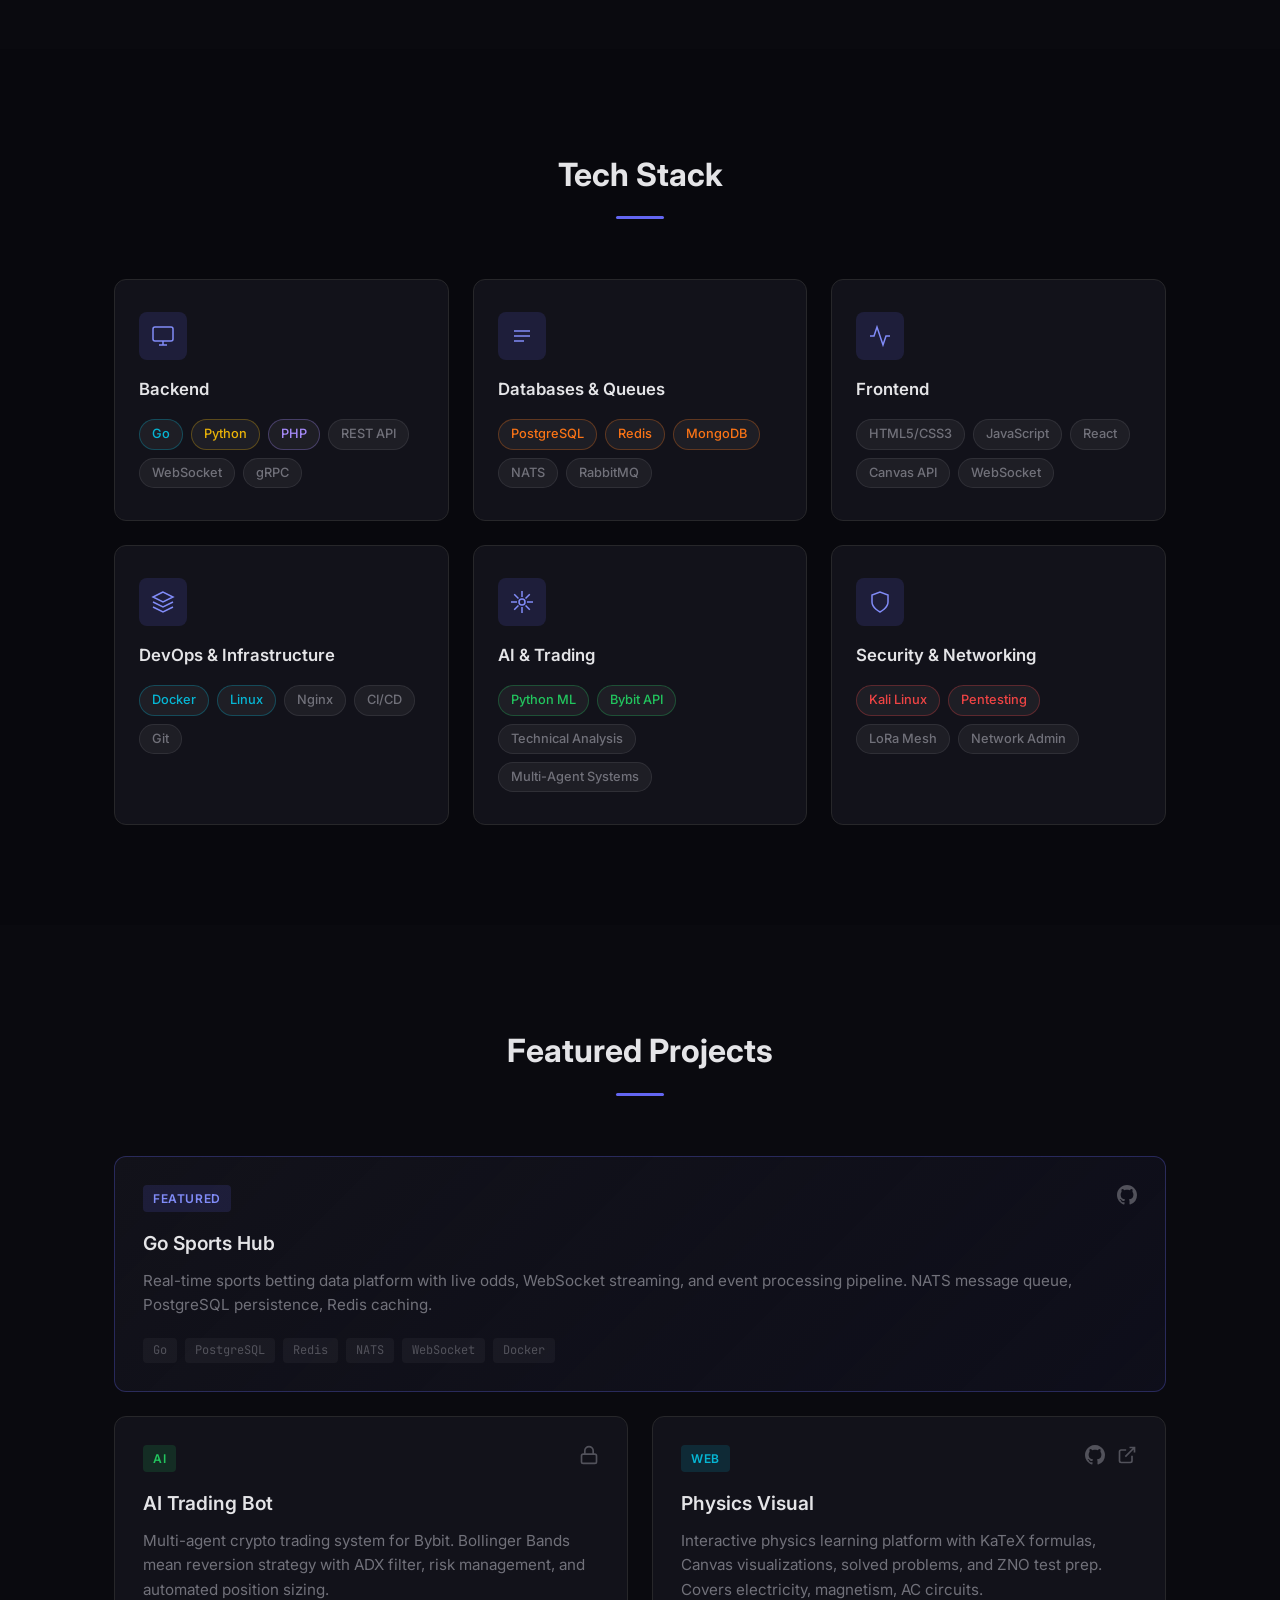
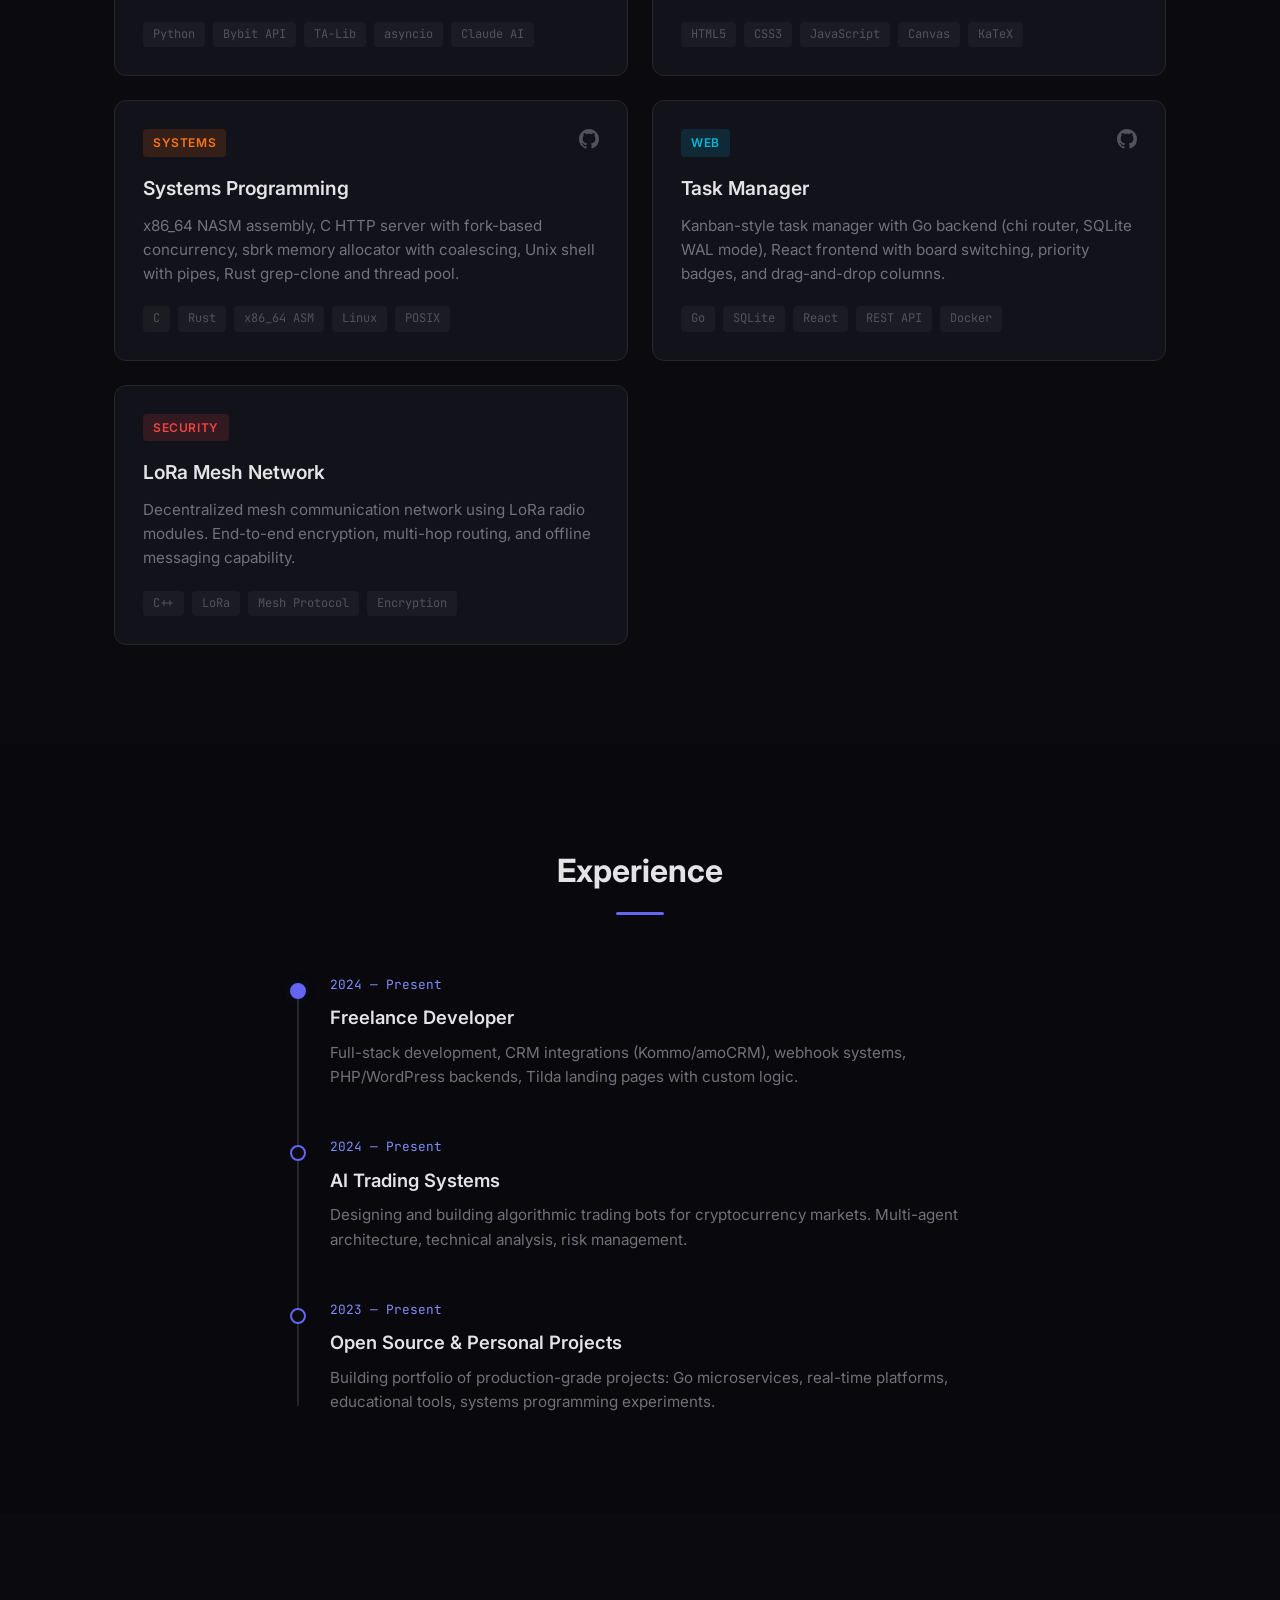
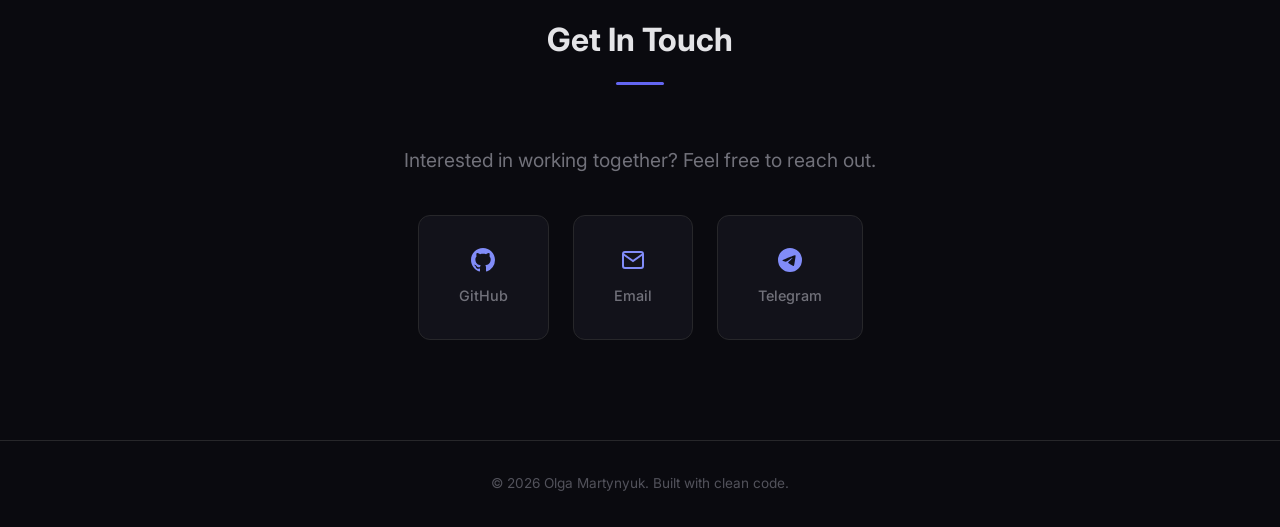
==== commit 6bb17844: "Add GitHub links to Systems Programming and Task Manager project cards" ====
--- a/index.html
+++ b/index.html
@@ -245,22 +245,32 @@
                 <article class="project-card">
                     <div class="project-header">
                         <span class="project-badge badge-sys">Systems</span>
+                        <div class="project-links">
+                            <a href="https://github.com/Evge14n/systems-programming" target="_blank" class="project-link" title="GitHub">
+                                <svg viewBox="0 0 24 24" fill="currentColor" width="20"><path d="M12 0C5.37 0 0 5.37 0 12c0 5.31 3.435 9.795 8.205 11.385.6.105.825-.255.825-.57 0-.285-.015-1.23-.015-2.235-3.015.555-3.795-.735-4.035-1.41-.135-.345-.72-1.41-1.23-1.695-.42-.225-1.02-.78-.015-.795.945-.015 1.62.87 1.845 1.23 1.08 1.815 2.805 1.305 3.495.99.105-.78.42-1.305.765-1.605-2.67-.3-5.46-1.335-5.46-5.925 0-1.305.465-2.385 1.23-3.225-.12-.3-.54-1.53.12-3.18 0 0 1.005-.315 3.3 1.23.96-.27 1.98-.405 3-.405s2.04.135 3 .405c2.295-1.56 3.3-1.23 3.3-1.23.66 1.65.24 2.88.12 3.18.765.84 1.23 1.905 1.23 3.225 0 4.605-2.805 5.625-5.475 5.925.435.375.81 1.095.81 2.22 0 1.605-.015 2.895-.015 3.3 0 .315.225.69.825.57A12.02 12.02 0 0024 12c0-6.63-5.37-12-12-12z"/></svg>
+                            </a>
+                        </div>
                     </div>
                     <h3>Systems Programming</h3>
-                    <p>Low-level systems projects: custom memory allocators, concurrent data structures, network protocol implementations, and OS-level utilities.</p>
-                    <div class="project-tech">
-                        <span>C</span><span>Go</span><span>Linux</span><span>Networking</span><span>Concurrency</span>
+                    <p>x86_64 NASM assembly, C HTTP server with fork-based concurrency, sbrk memory allocator with coalescing, Unix shell with pipes, Rust grep-clone and thread pool.</p>
+                    <div class="project-tech">
+                        <span>C</span><span>Rust</span><span>x86_64 ASM</span><span>Linux</span><span>POSIX</span>
                     </div>
                 </article>
 
                 <article class="project-card">
                     <div class="project-header">
                         <span class="project-badge badge-web">Web</span>
+                        <div class="project-links">
+                            <a href="https://github.com/Evge14n/task-manager" target="_blank" class="project-link" title="GitHub">
+                                <svg viewBox="0 0 24 24" fill="currentColor" width="20"><path d="M12 0C5.37 0 0 5.37 0 12c0 5.31 3.435 9.795 8.205 11.385.6.105.825-.255.825-.57 0-.285-.015-1.23-.015-2.235-3.015.555-3.795-.735-4.035-1.41-.135-.345-.72-1.41-1.23-1.695-.42-.225-1.02-.78-.015-.795.945-.015 1.62.87 1.845 1.23 1.08 1.815 2.805 1.305 3.495.99.105-.78.42-1.305.765-1.605-2.67-.3-5.46-1.335-5.46-5.925 0-1.305.465-2.385 1.23-3.225-.12-.3-.54-1.53.12-3.18 0 0 1.005-.315 3.3 1.23.96-.27 1.98-.405 3-.405s2.04.135 3 .405c2.295-1.56 3.3-1.23 3.3-1.23.66 1.65.24 2.88.12 3.18.765.84 1.23 1.905 1.23 3.225 0 4.605-2.805 5.625-5.475 5.925.435.375.81 1.095.81 2.22 0 1.605-.015 2.895-.015 3.3 0 .315.225.69.825.57A12.02 12.02 0 0024 12c0-6.63-5.37-12-12-12z"/></svg>
+                            </a>
+                        </div>
                     </div>
                     <h3>Task Manager</h3>
-                    <p>Full-stack task management application with authentication, real-time updates, drag-and-drop boards, and team collaboration features.</p>
-                    <div class="project-tech">
-                        <span>React</span><span>Node.js</span><span>PostgreSQL</span><span>WebSocket</span>
+                    <p>Kanban-style task manager with Go backend (chi router, SQLite WAL mode), React frontend with board switching, priority badges, and drag-and-drop columns.</p>
+                    <div class="project-tech">
+                        <span>Go</span><span>SQLite</span><span>React</span><span>REST API</span><span>Docker</span>
                     </div>
                 </article>
 
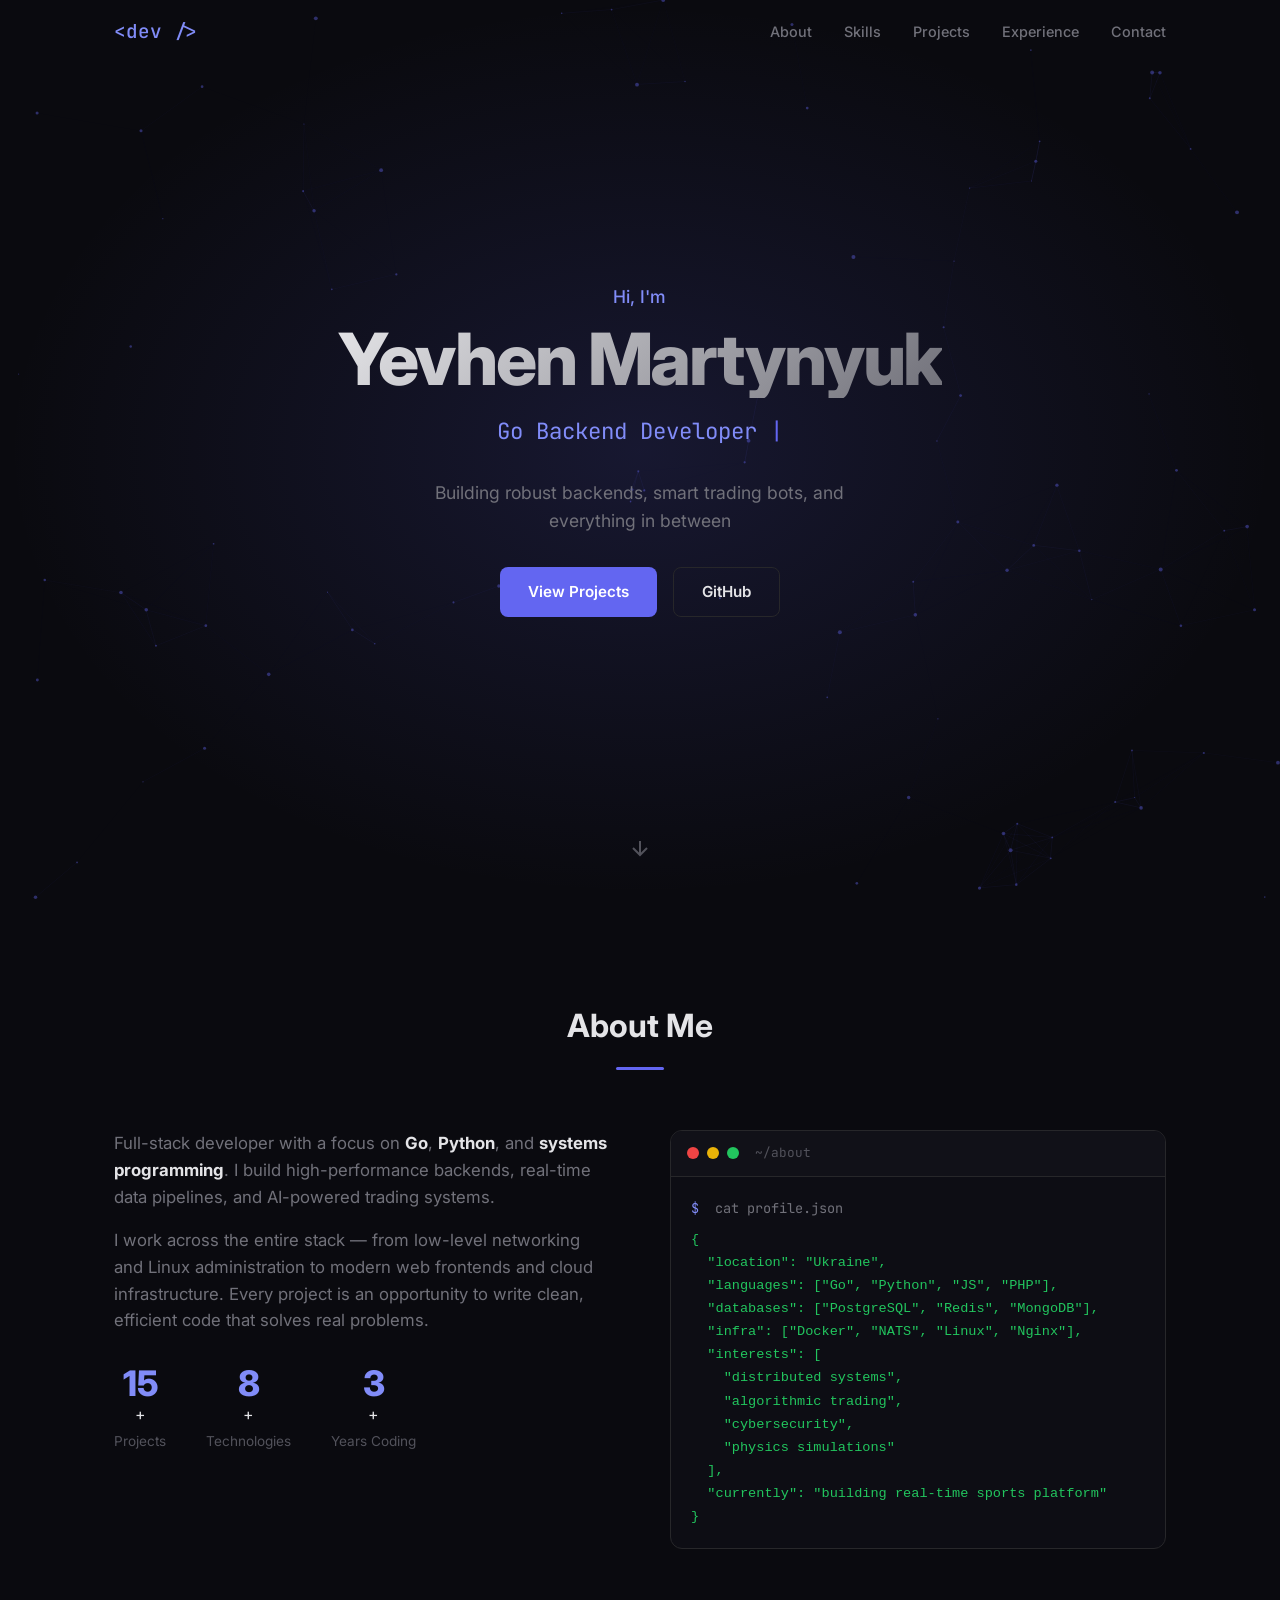
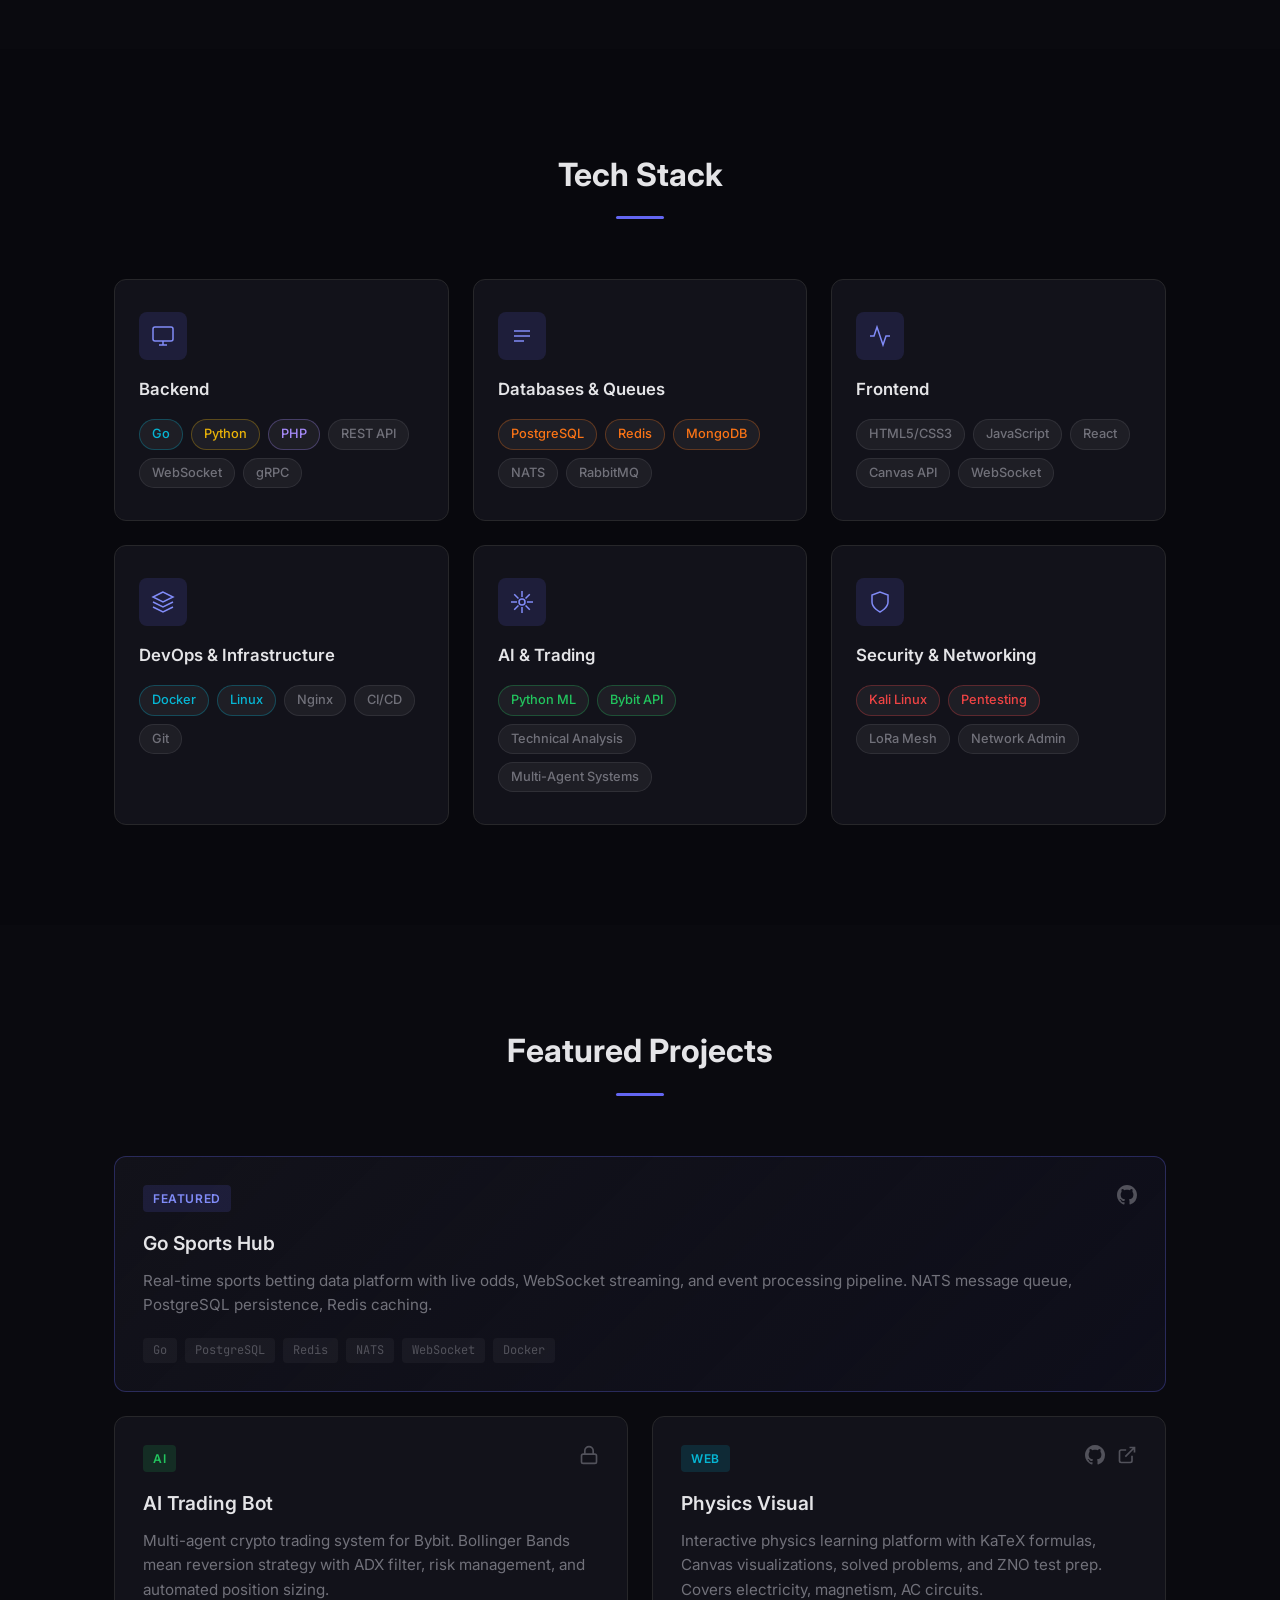
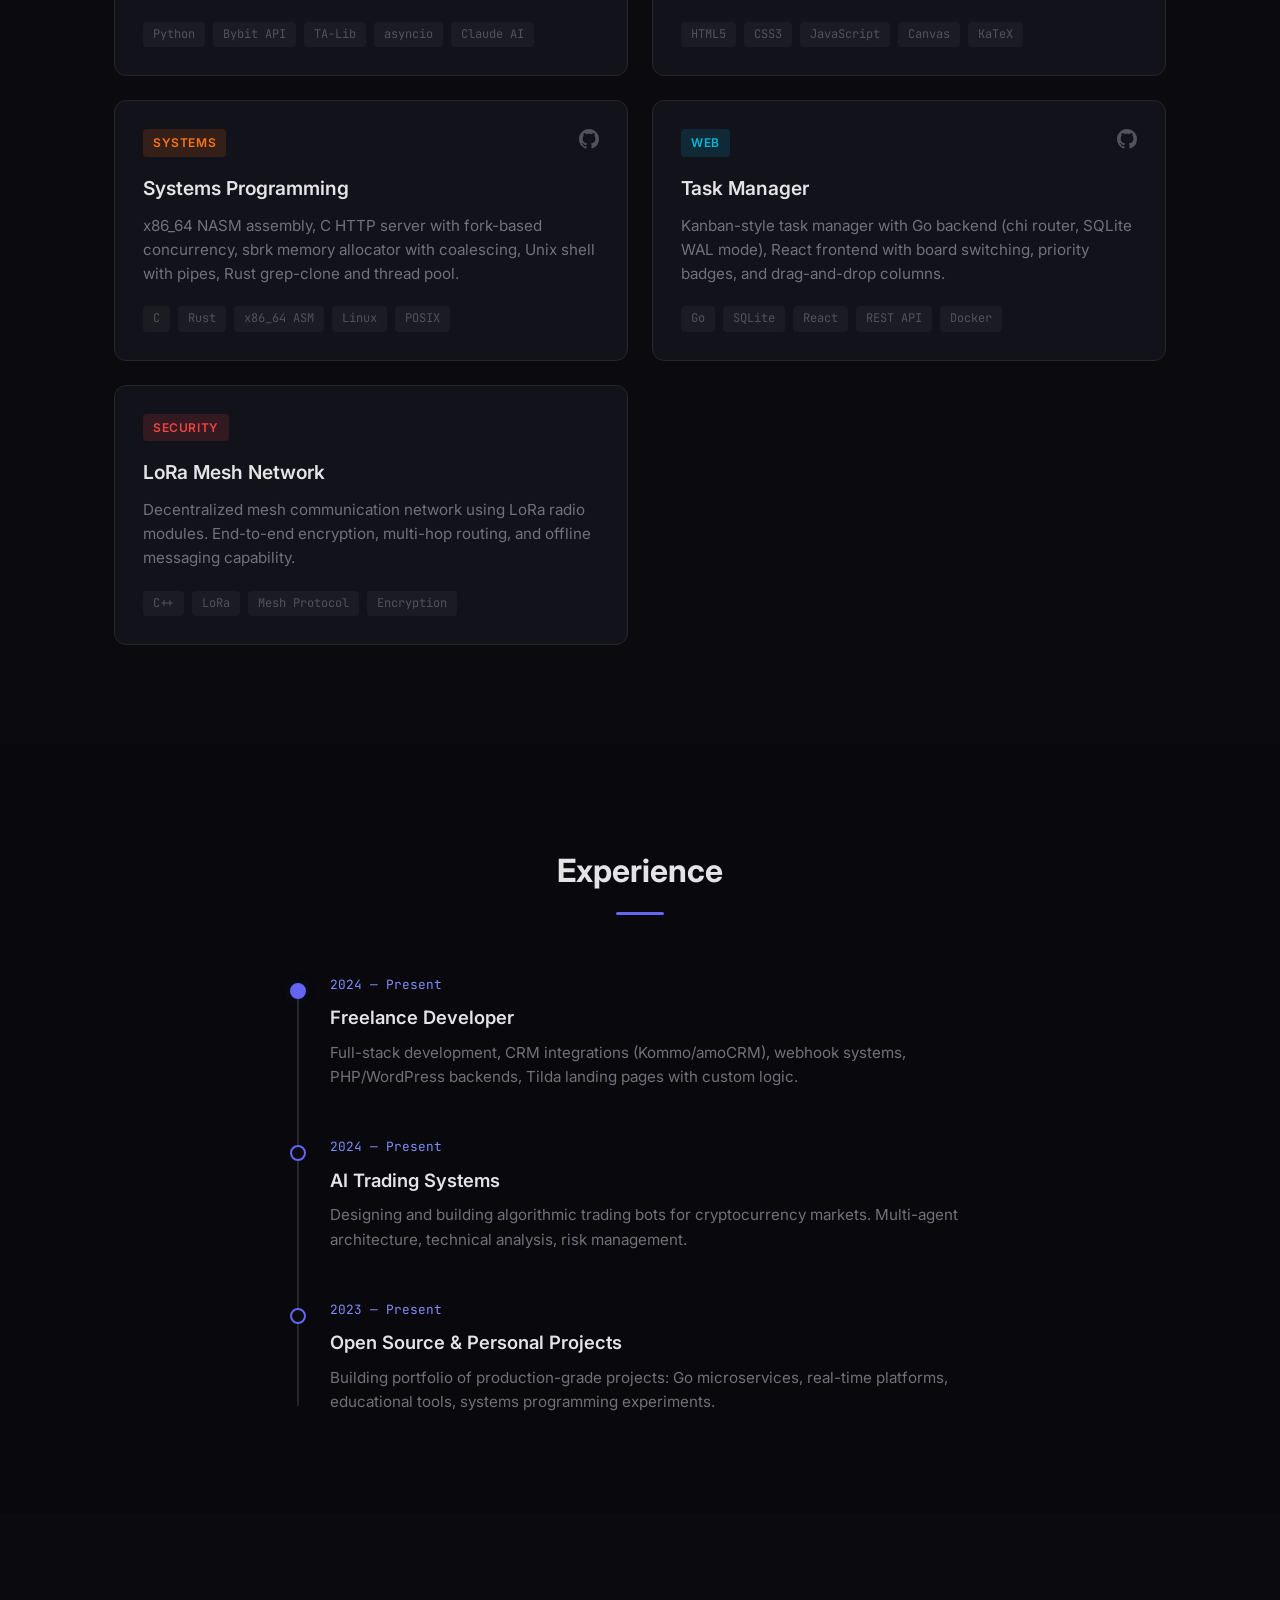
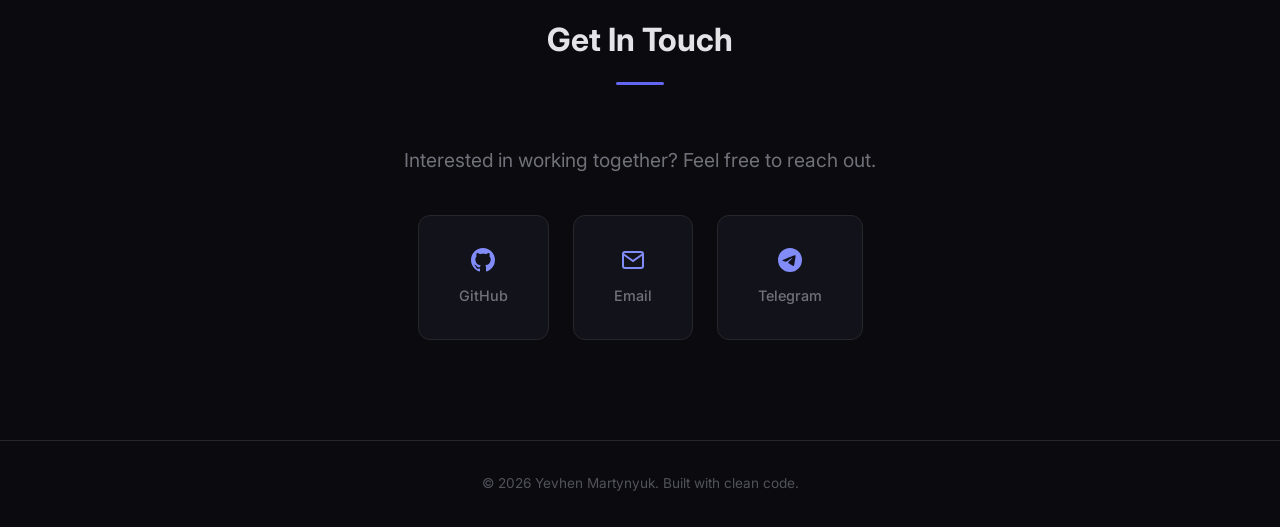
==== commit 80713bdc: "Add GitHub links to Systems Programming and Task Manager project cards" ====
--- a/index.html
+++ b/index.html
@@ -31,7 +31,7 @@
         </div>
         <div class="hero-content">
             <p class="hero-greeting">Hi, I'm</p>
-            <h1 class="hero-name">Olga Martynyuk</h1>
+            <h1 class="hero-name">Yevhen Martynyuk</h1>
             <div class="hero-title">
                 <span class="typing-text" id="typingText"></span>
                 <span class="cursor">|</span>
@@ -346,7 +346,7 @@
 
     <footer class="footer">
         <div class="container">
-            <p>&copy; 2026 Olga Martynyuk. Built with clean code.</p>
+            <p>&copy; 2026 Yevhen Martynyuk. Built with clean code.</p>
         </div>
     </footer>
 
